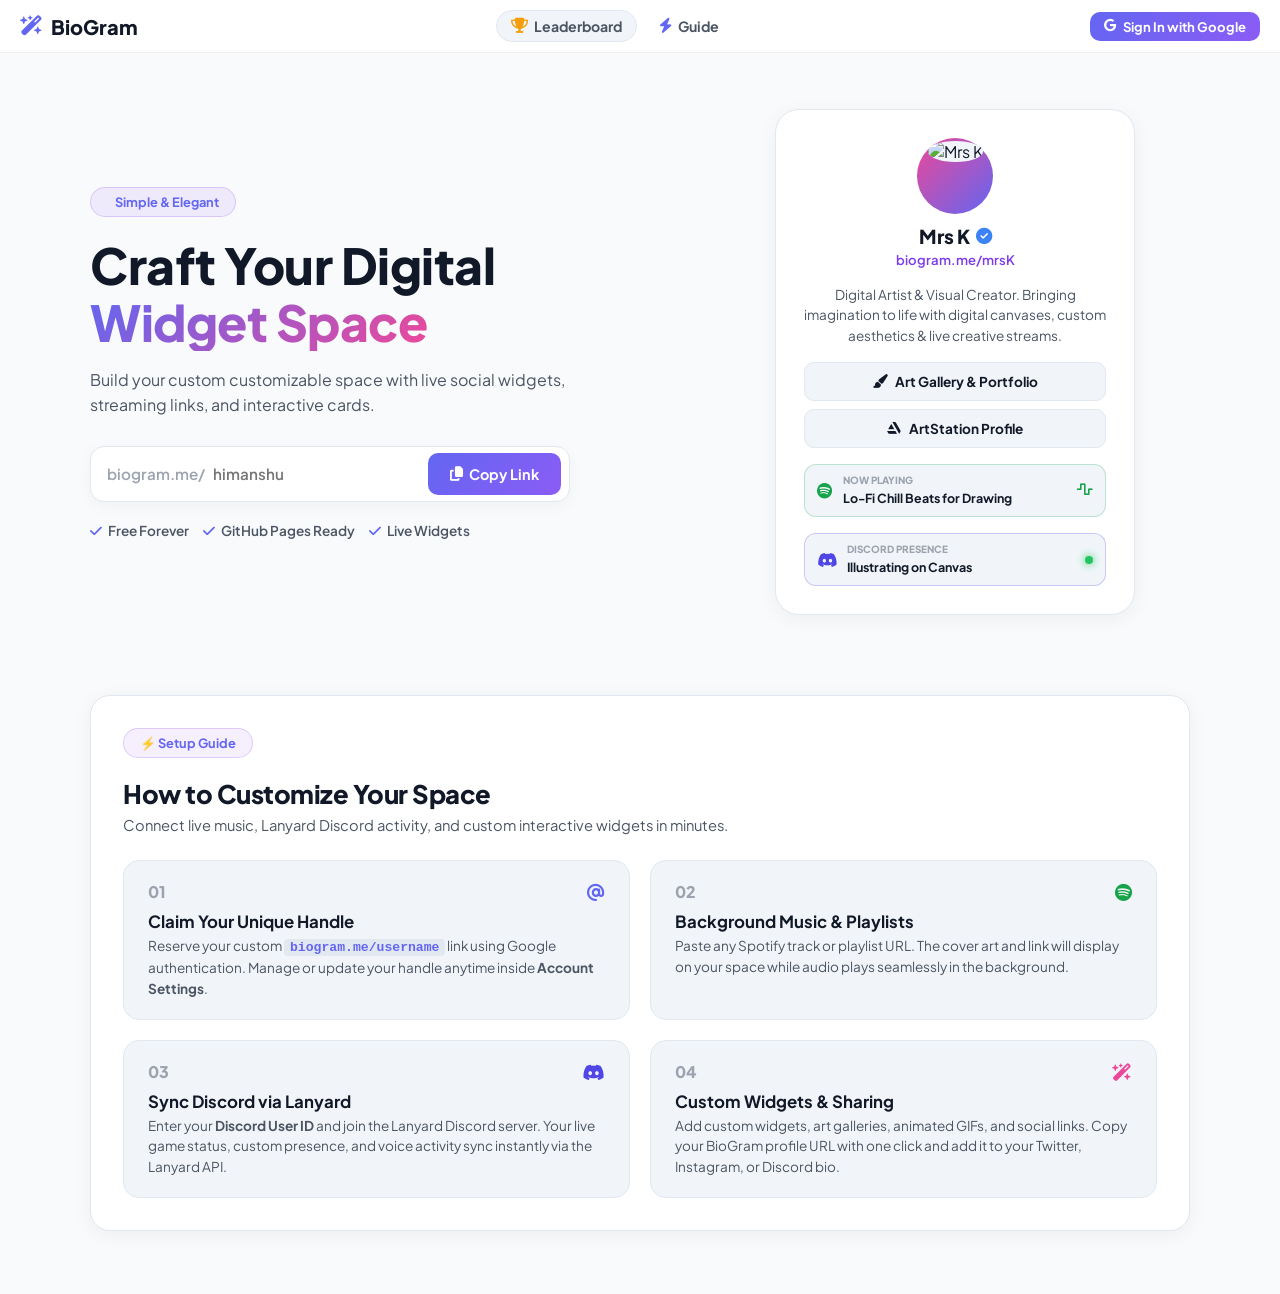
==== index.html @ c5400998 "Add files via upload" ====
<!DOCTYPE html>
<html lang="en">
<head>
  <meta charset="UTF-8">
  <meta name="viewport" content="width=device-width, initial-scale=1.0">
  <title>BioGram — Custom Widget Spaces</title>

  <!-- Google Fonts -->
  <link rel="preconnect" href="https://fonts.googleapis.com">
  <link rel="preconnect" href="https://fonts.gstatic.com" crossorigin>
  <link href="https://fonts.googleapis.com/css2?family=Plus+Jakarta+Sans:wght@400;500;600;700;800&display=swap" rel="stylesheet">

  <!-- Font Awesome -->
  <link rel="stylesheet" href="https://cdnjs.cloudflare.com/ajax/libs/font-awesome/6.5.1/css/all.min.css">

  <!-- Main Stylesheet -->
  <link rel="stylesheet" href="css/styles.css">
</head>
<body class="light-theme">

  <!-- TOAST NOTIFICATION -->
  <div id="toast" class="toast hidden"></div>

  <!-- GLOBAL ANNOUNCEMENT BANNER (populated by admin panel) -->
  <div id="global-announcement-banner" class="announcement-banner hidden"></div>

  <!-- NAVBAR -->
  <header class="navbar">
    <!-- LEFT: LOGO -->
    <a href="index.html" class="logo">
      <i class="fa-solid fa-wand-magic-sparkles logo-icon"></i>
      <span>BioGram</span>
    </a>

    <!-- CENTER: LEADERBOARD POPUP TRIGGER & GUIDE LINK -->
    <nav class="nav-center-menu">
      <button id="open-leaderboard-btn" class="nav-tab-link" type="button">
        <i class="fa-solid fa-trophy"></i>
        <span>Leaderboard</span>
      </button>
      <a href="#guide" class="nav-tab-link" style="background: transparent; border: none;">
        <i class="fa-solid fa-bolt" style="color: #6366f1;"></i>
        <span>Guide</span>
      </a>
    </nav>

    <!-- RIGHT: USER CONTROLS (LOGGED IN) -->
    <div id="user-menu-logged-in" class="nav-user-menu hidden">
      <img id="nav-avatar-img" src="" alt="Avatar" class="nav-avatar" referrerpolicy="no-referrer">

      <a href="admin.html" id="admin-nav-link" class="nav-btn admin-btn hidden">
        <i class="fa-solid fa-user-shield"></i> Admin Panel
      </a>

      <a href="profile.html" class="btn-claim-small"><i class="fa-solid fa-wand-magic-sparkles"></i> Customize Space</a>
      <button id="open-account-btn" class="nav-btn" type="button"><i class="fa-solid fa-gear"></i> Account</button>
    </div>

    <!-- RIGHT: LOGGED OUT VIEW -->
    <div id="user-menu-logged-out" class="nav-user-menu">
      <button id="sign-in-btn" class="btn-claim-small" type="button"><i class="fa-brands fa-google"></i> Sign In with Google</button>
    </div>
  </header>

  <!-- MAIN CONTAINER -->
  <main class="main-container">
    
    <!-- HERO SECTION -->
    <section class="hero-grid">
      <div class="hero-left">
        <div class="pill-badge">
          <i class="fa-solid fa-sparkles"></i> Simple & Elegant
        </div>

        <h1 class="hero-title">
          Craft Your Digital <br>
          <span class="gradient-text">Widget Space</span>
        </h1>

        <p class="hero-subtitle">
          Build your custom customizable space with live social widgets, streaming links, and interactive cards.
        </p>

        <!-- CLAIM USERNAME / COPY LINK BAR -->
        <div class="claim-box" id="hero-claim-container">
          <span class="prefix">biogram.me/</span>
          <input type="text" id="username-input" placeholder="himanshu">
          <button id="btn-claim-hero" class="btn-claim" type="button"><i class="fa-solid fa-copy"></i> Copy Link</button>
        </div>

        <!-- QUICK FEATURES TAGS -->
        <div class="quick-tags">
          <span><i class="fa-solid fa-check check-icon"></i> Free Forever</span>
          <span><i class="fa-solid fa-check check-icon"></i> GitHub Pages Ready</span>
          <span><i class="fa-solid fa-check check-icon"></i> Live Widgets</span>
        </div>
      </div>

      <!-- HERO RIGHT: SHOWCASE PREVIEW CARD -->
      <div class="hero-right">
        <div class="clean-card">
          <div class="card-profile-header">
            <div class="avatar-wrapper">
              <img src="https://api.dicebear.com/7.x/lorelei/svg?seed=MrsKArtist" alt="Mrs K" class="card-avatar">
            </div>
            <h3 class="profile-name">
              Mrs K <i class="fa-solid fa-circle-check verified-icon" title="Verified Artist"></i>
            </h3>
            <span class="profile-handle" style="color: #7c3aed; font-weight: 600;">biogram.me/mrsK</span>
          </div>

          <p class="card-bio">
            Digital Artist & Visual Creator. Bringing imagination to life with digital canvases, custom aesthetics & live creative streams.
          </p>

          <div class="card-links">
            <a href="#" class="link-button"><i class="fa-solid fa-paintbrush"></i> Art Gallery & Portfolio</a>
            <a href="#" class="link-button"><i class="fa-brands fa-artstation"></i> ArtStation Profile</a>
          </div>

          <div class="activity-widget spotify">
            <div class="act-icon"><i class="fa-brands fa-spotify"></i></div>
            <div class="act-text">
              <span class="act-label">NOW PLAYING</span>
              <strong class="act-title">Lo-Fi Chill Beats for Drawing</strong>
            </div>
            <i class="fa-solid fa-wave-square wave-icon"></i>
          </div>

          <div class="activity-widget discord">
            <div class="act-icon"><i class="fa-brands fa-discord"></i></div>
            <div class="act-text">
              <span class="act-label">DISCORD PRESENCE</span>
              <strong class="act-title">Illustrating on Canvas</strong>
            </div>
            <span class="pulse-dot"></span>
          </div>
        </div>
      </div>
    </section>

    <!-- SETUP GUIDE -->
    <section id="guide" class="guide-wrapper-card">
      <div class="section-header">
        <span class="pill-badge">⚡ Setup Guide</span>
        <h2 class="section-title">How to Customize Your Space</h2>
        <p class="section-subtitle">Connect live music, Lanyard Discord activity, and custom interactive widgets in minutes.</p>
      </div>

      <div class="guide-steps-list">
        <div class="guide-step-card">
          <div class="guide-card-top">
            <span class="step-num">01</span>
            <div class="guide-step-icon purple"><i class="fa-solid fa-at"></i></div>
          </div>
          <div class="guide-step-body">
            <h3>Claim Your Unique Handle</h3>
            <p>Reserve your custom <code>biogram.me/username</code> link using Google authentication. Manage or update your handle anytime inside <strong>Account Settings</strong>.</p>
          </div>
        </div>

        <div class="guide-step-card">
          <div class="guide-card-top">
            <span class="step-num">02</span>
            <div class="guide-step-icon green"><i class="fa-brands fa-spotify"></i></div>
          </div>
          <div class="guide-step-body">
            <h3>Background Music & Playlists</h3>
            <p>Paste any Spotify track or playlist URL. The cover art and link will display on your space while audio plays seamlessly in the background.</p>
          </div>
        </div>

        <div class="guide-step-card">
          <div class="guide-card-top">
            <span class="step-num">03</span>
            <div class="guide-step-icon blue"><i class="fa-brands fa-discord"></i></div>
          </div>
          <div class="guide-step-body">
            <h3>Sync Discord via Lanyard</h3>
            <p>Enter your <strong>Discord User ID</strong> and join the Lanyard Discord server. Your live game status, custom presence, and voice activity sync instantly via the Lanyard API.</p>
          </div>
        </div>

        <div class="guide-step-card">
          <div class="guide-card-top">
            <span class="step-num">04</span>
            <div class="guide-step-icon pink"><i class="fa-solid fa-wand-magic-sparkles"></i></div>
          </div>
          <div class="guide-step-body">
            <h3>Custom Widgets & Sharing</h3>
            <p>Add custom widgets, art galleries, animated GIFs, and social links. Copy your BioGram profile URL with one click and add it to your Twitter, Instagram, or Discord bio.</p>
          </div>
        </div>
      </div>
    </section>

  </main>

  <!-- LEADERBOARD POPUP MODAL -->
  <div id="leaderboard-modal" class="modal-overlay hidden">
    <div class="leaderboard-modal-card">
      <div class="leaderboard-modal-header">
        <div>
          <h3 style="margin:0; font-size: 1.2rem; color: #111827; display: flex; align-items: center; gap: 8px;">
            <i class="fa-solid fa-trophy" style="color: #f59e0b;"></i> Top Creator Spaces
          </h3>
          <p style="margin: 4px 0 0 0; font-size: 0.82rem; color: #6b7280;">Real-time leaderboard ranked by profile views.</p>
        </div>
        <button id="close-leaderboard-btn" class="close-btn" type="button">&times;</button>
      </div>

      <div class="leaderboard-modal-body">
        <div id="leaderboard-list" class="leaderboard-list">
          <!-- Dynamically populated by renderLeaderboard() in app.js -->
        </div>
      </div>
    </div>
  </div>

  <!-- ACCOUNT MANAGEMENT MODAL -->
  <div id="account-modal" class="modal-overlay hidden">
    <div class="modal-card">
      <div class="modal-header">
        <h3><i class="fa-solid fa-user-gear highlight"></i> Account Settings</h3>
        <button id="close-account-btn" class="close-btn" type="button">&times;</button>
      </div>

      <div class="modal-body">
        <div class="modal-tabs">
          <button class="tab-btn active" data-tab="tab-profile" type="button"><i class="fa-solid fa-user"></i> Profile</button>
          <button class="tab-btn" data-tab="tab-security" type="button"><i class="fa-solid fa-lock"></i> Security & Session</button>
        </div>

        <div id="tab-profile" class="tab-content active">
          <div class="form-group">
            <label for="modal-display-name">Display Name</label>
            <input type="text" id="modal-display-name" class="modal-input" value="">
          </div>
          <div class="form-group">
            <label for="modal-tagline">Tagline / Profession</label>
            <input type="text" id="modal-tagline" class="modal-input" value="">
          </div>
          <div class="form-group">
            <label for="modal-username-handle">Username Handle</label>
            <div class="input-with-prefix">
              <span>biogram.me/</span>
              <input type="text" id="modal-username-handle" class="modal-input" value="">
            </div>
            <button id="btn-check-avail" class="btn-claim full-width" type="button" style="margin-top: 8px;">Check Availability</button>
            <p id="availability-status" class="status-msg"></p>
          </div>
        </div>

        <div id="tab-security" class="tab-content">
          <div class="form-group">
            <label for="modal-user-email">Firebase Auth Email</label>
            <input type="text" id="modal-user-email" class="modal-input" readonly value="">
          </div>
          <div class="form-group" style="margin-top: 20px; border-top: 1px solid rgba(0,0,0,0.08); padding-top: 16px;">
            <label style="color: #dc2626;">Session Management</label>
            <button id="sign-out-btn" class="nav-btn danger-btn" type="button" style="width: 100%; justify-content: center; margin-top: 8px;">
              <i class="fa-solid fa-right-from-bracket"></i> Sign Out
            </button>
          </div>
        </div>
      </div>

      <div class="modal-footer">
        <button id="cancel-modal-btn" class="nav-btn outline" type="button">Cancel</button>
        <button id="save-modal-btn" class="btn-claim-small" type="button">Save Changes</button>
      </div>
    </div>
  </div>

  <!-- MODULE JAVASCRIPT -->
  <script type="module" src="js/app.js"></script>
</body>
</html>
---- css/styles.css ----
/* ==========================================================================
   1. VARIABLES & THEMING
   ========================================================================== */
:root { 
  --bg-page: #f8fafc; 
  --bg-card: #ffffff; 
  --bg-subtle: #f1f5f9; 
  --border-light: #e2e8f0; 
  --border-hover: #cbd5e1; 
  --primary-purple: #6366f1; 
  --primary-purple-gradient: linear-gradient(135deg, #6366f1 0%, #8b5cf6 100%);
  --primary-pink: #ec4899; 
  --primary-blue: #2563eb; 
  --spotify-green: #16a34a; 
  --discord-blue: #4f46e5; 
  --text-main: #111827; 
  --text-muted: #4b5563; 
  --text-dim: #9ca3af; 
  --card-shadow: 0 4px 20px rgba(0, 0, 0, 0.05); 
  --card-shadow-hover: 0 10px 25px rgba(0, 0, 0, 0.08); 
}

[data-theme="dark"], 
body.dark-theme { 
  --bg-page: #0b0f17; 
  --bg-card: #151c28; 
  --bg-subtle: #1e293b; 
  --border-light: #334155; 
  --border-hover: #475569; 
  --text-main: #f8fafc; 
  --text-muted: #94a3b8; 
  --text-dim: #64748b; 
  --card-shadow: 0 4px 20px rgba(0, 0, 0, 0.25); 
  --card-shadow-hover: 0 10px 25px rgba(0, 0, 0, 0.35); 
}

/* ==========================================================================
   2. RESET & BASE STYLES
   ========================================================================== */
* { 
  margin: 0; 
  padding: 0; 
  box-sizing: border-box; 
  font-family: 'Plus Jakarta Sans', sans-serif; 
}

html, body { 
  width: 100%;
  max-width: 100vw;
  overflow-x: hidden; 
  scroll-behavior: smooth; 
}

body { 
  background: var(--bg-page); 
  color: var(--text-main); 
  min-height: 100vh; 
  transition: background-color 0.3s, color 0.3s; 
}

.main-container { 
  width: 100%;
  max-width: 1140px; 
  margin: 0 auto; 
  padding: 0 1.25rem 4rem; 
}

.hidden { 
  display: none !important; 
}

/* Global Announcement Banner (set from Admin Panel) */
.announcement-banner {
  width: 100%;
  padding: 10px 16px;
  background: linear-gradient(135deg, #6366f1, #8b5cf6);
  color: #ffffff;
  font-weight: 700;
  font-size: 0.85rem;
  text-align: center;
}

/* Verified Badge Icon Class */
.verified-icon {
  color: #3b82f6;
  font-size: 0.85em;
}

/* ==========================================================================
   2.1 ADMIN BLUR & MODERATION STYLES
   ========================================================================== */
.blurred-text,
.blurred-profile,
.leaderboard-item.blurred-text {
  filter: blur(6px) !important;
  user-select: none !important;
  pointer-events: none !important;
  opacity: 0.6 !important;
}

.blurred-text img,
.blurred-profile img,
.leaderboard-item.blurred-text img,
.blurred-text .leaderboard-avatar {
  filter: blur(8px) !important;
  opacity: 0.4 !important;
}

.blurred-text .btn-visit-profile,
.blurred-profile .btn-visit-profile,
.leaderboard-item.blurred-text .btn-visit-profile {
  display: none !important;
}

/* ==========================================================================
   3. RESPONSIVE NAVIGATION
   ========================================================================== */
.navbar { 
  display: flex;
  align-items: center;
  justify-content: space-between;
  flex-wrap: wrap;
  padding: 10px 20px;
  gap: 12px;
  background: var(--bg-card); 
  border-bottom: 1px solid rgba(0, 0, 0, 0.06); 
  position: sticky; 
  top: 0; 
  z-index: 100; 
  width: 100%;
  max-width: 100vw;
  transition: background-color 0.3s, border-color 0.3s; 
}

.logo { 
  display: flex; 
  align-items: center; 
  gap: 8px; 
  font-size: 1.25rem; 
  font-weight: 800; 
  color: var(--text-main); 
  text-decoration: none; 
  white-space: nowrap;
}

.logo-icon { 
  color: #6366f1; 
}

.nav-center-menu {
  display: flex;
  align-items: center;
  justify-content: center;
  gap: 8px;
  flex-wrap: wrap;
}

.nav-tab-link {
  display: inline-flex;
  align-items: center;
  gap: 6px;
  padding: 6px 14px;
  border-radius: 20px;
  font-weight: 700;
  font-size: 0.88rem;
  text-decoration: none;
  color: var(--text-muted);
  background: var(--bg-subtle);
  border: 1px solid var(--border-light);
  transition: all 0.2s ease;
  white-space: nowrap;
  cursor: pointer;
}

.nav-tab-link:hover {
  color: #d97706;
  background: rgba(245, 158, 11, 0.12);
  border-color: rgba(245, 158, 11, 0.25);
}

.nav-tab-link i {
  color: #f59e0b;
  font-size: 0.95rem;
}

.nav-user-menu, 
.user-menu-wrapper { 
  display: flex; 
  align-items: center; 
  justify-content: flex-end;
  gap: 8px; 
  flex-wrap: wrap;
}

.nav-avatar,
.gmail-avatar { 
  width: 36px !important; 
  height: 36px !important; 
  min-width: 36px !important;
  min-height: 36px !important;
  border-radius: 50% !important; 
  border: 2px solid #6366f1; 
  object-fit: cover !important; 
  flex-shrink: 0 !important;
  display: block;
}

.nav-username { 
  font-size: 0.88rem; 
  font-weight: 700; 
  color: var(--text-main); 
  margin-right: 4px; 
}

.nav-btn { 
  display: inline-flex;
  align-items: center;
  gap: 6px;
  padding: 6px 12px;
  border-radius: 10px;
  font-weight: 600;
  font-size: 0.82rem;
  border: 1px solid var(--border-light);
  background: var(--bg-subtle);
  color: var(--text-main);
  cursor: pointer;
  text-decoration: none;
  transition: all 0.15s ease;
  white-space: nowrap;
}

.nav-btn:hover { 
  background: var(--border-hover); 
}

.nav-btn.outline { 
  color: var(--text-muted); 
}

.nav-btn.admin-btn,
.nav-btn.danger-btn {
  color: #dc2626;
  border-color: rgba(239, 68, 68, 0.25);
  background: rgba(239, 68, 68, 0.06);
}

.nav-btn.danger-btn:hover {
  background: rgba(239, 68, 68, 0.15);
}

.theme-switch-group { 
  display: flex; 
  background: var(--bg-subtle); 
  padding: 3px; 
  border-radius: 20px; 
  border: 1px solid var(--border-light); 
  gap: 2px; 
}

.theme-btn { 
  background: transparent; 
  border: none; 
  color: var(--text-muted); 
  padding: 4px 8px; 
  border-radius: 14px; 
  cursor: pointer; 
  font-size: 0.75rem; 
  transition: all 0.2s; 
}

.theme-btn.active { 
  background: var(--bg-card); 
  color: #6366f1; 
  box-shadow: 0 2px 6px rgba(0,0,0,0.1); 
}

/* ==========================================================================
   4. HERO SECTION & WIDGET CARDS
   ========================================================================== */
.toast { 
  position: fixed; 
  bottom: 20px; 
  right: 20px; 
  background: var(--text-main); 
  color: var(--bg-page); 
  padding: 12px 20px; 
  border-radius: 12px; 
  font-size: 0.88rem; 
  font-weight: 600; 
  z-index: 2000; 
  box-shadow: 0 10px 25px rgba(0,0,0,0.15); 
  animation: fadeIn 0.2s ease; 
}

@keyframes fadeIn { 
  from { opacity: 0; transform: translateY(10px); } 
  to { opacity: 1; transform: translateY(0); } 
}

.hero-grid { 
  display: grid; 
  grid-template-columns: 1.1fr 0.9fr; 
  gap: 3.5rem; 
  align-items: center; 
  padding: 3.5rem 0 3rem; 
  width: 100%;
}

.pill-badge { 
  display: inline-flex; 
  align-items: center; 
  gap: 8px; 
  background: rgba(124,58,237,0.08); 
  border: 1px solid rgba(124,58,237,0.2); 
  color: #6366f1; 
  font-size: 0.8rem; 
  font-weight: 700; 
  padding: 6px 16px; 
  border-radius: 30px; 
  margin-bottom: 1.2rem; 
}

.hero-title { 
  font-size: clamp(2rem, 5vw, 3.1rem); 
  font-weight: 800; 
  line-height: 1.15; 
  letter-spacing: -0.5px; 
  margin-bottom: 1rem; 
  color: var(--text-main) !important;
  opacity: 1 !important;
}

.gradient-text { 
  background: linear-gradient(135deg, #6366f1, #ec4899); 
  -webkit-background-clip: text; 
  -webkit-text-fill-color: transparent; 
  display: inline-block;
}

.hero-subtitle { 
  color: var(--text-muted); 
  font-size: 1rem; 
  line-height: 1.6; 
  margin-bottom: 1.75rem; 
  max-width: 480px; 
}

.claim-box { 
  display: flex; 
  align-items: center; 
  background: var(--bg-card); 
  border: 1px solid var(--border-light); 
  border-radius: 14px; 
  padding: 6px 8px 6px 16px; 
  width: 100%;
  max-width: 480px; 
  box-shadow: 0 4px 15px rgba(0,0,0,0.04); 
  transition: border-color 0.2s, box-shadow 0.2s; 
}

.claim-box:focus-within { 
  border-color: #6366f1; 
  box-shadow: 0 0 0 3px rgba(99, 102, 241, 0.15); 
}

.claim-box .prefix { 
  color: var(--text-dim); 
  font-size: 0.95rem; 
  font-weight: 600; 
  white-space: nowrap;
}

.claim-box input { 
  flex: 1; 
  background: transparent; 
  border: none; 
  outline: none; 
  color: var(--text-main); 
  font-size: 0.95rem; 
  padding: 8px; 
  font-weight: 600; 
  min-width: 0;
}

.btn-claim, 
.btn-claim-small { 
  background: var(--primary-purple-gradient); 
  color: #ffffff; 
  border: none; 
  font-weight: 700; 
  cursor: pointer; 
  text-decoration: none; 
  display: inline-flex; 
  align-items: center; 
  justify-content: center; 
  gap: 6px; 
  white-space: nowrap;
  transition: transform 0.2s, opacity 0.2s; 
}

.btn-claim { 
  padding: 12px 22px; 
  border-radius: 10px; 
  font-size: 0.9rem; 
}

.btn-claim:hover { 
  opacity: 0.92;
  transform: translateY(-1px); 
}

.btn-claim-small { 
  padding: 6px 14px; 
  border-radius: 10px; 
  font-size: 0.82rem; 
}

.btn-claim-small:hover {
  opacity: 0.92;
}

.quick-tags { 
  display: flex; 
  flex-wrap: wrap;
  gap: 14px; 
  margin-top: 1.25rem; 
  font-size: 0.85rem; 
  color: var(--text-muted); 
  font-weight: 600; 
}

.check-icon { 
  color: #6366f1; 
  margin-right: 4px; 
}

.hero-right { 
  display: flex; 
  justify-content: center; 
  width: 100%;
}

.clean-card,
.glass-widget-card { 
  background: var(--bg-card); 
  border: 1px solid var(--border-light); 
  border-radius: 24px; 
  padding: 1.75rem; 
  width: 100%; 
  max-width: 360px; 
  box-shadow: var(--card-shadow); 
  display: flex; 
  flex-direction: column; 
  gap: 1rem; 
  transition: box-shadow 0.3s, border-color 0.3s, transform 0.2s, background 0.3s, color 0.3s; 
}

.clean-card:hover,
.glass-widget-card:hover { 
  box-shadow: var(--card-shadow-hover); 
}

/* Specific theme preset overrides */
.glass-widget-card.preset-glass-standard {
  background: rgba(255, 255, 255, 0.92) !important;
  color: #0f172a !important;
  border: 1px solid rgba(255, 255, 255, 0.6) !important;
  box-shadow: 0 10px 30px rgba(0, 0, 0, 0.12) !important;
}

.glass-widget-card.preset-glass-standard h1,
.glass-widget-card.preset-glass-standard h2,
.glass-widget-card.preset-glass-standard h3,
.glass-widget-card.preset-glass-standard span,
.glass-widget-card.preset-glass-standard div,
.glass-widget-card.preset-glass-standard p {
  color: #0f172a !important;
}

.glass-widget-card.preset-glass-standard .sub-text-dim {
  color: #475569 !important;
}

.glass-widget-card.preset-glass-dark {
  background: rgba(15, 23, 42, 0.92) !important;
  color: #f8fafc !important;
  border: 1px solid rgba(255, 255, 255, 0.15) !important;
  box-shadow: 0 12px 32px rgba(0, 0, 0, 0.4) !important;
}

.glass-widget-card.preset-glass-dark h1,
.glass-widget-card.preset-glass-dark h2,
.glass-widget-card.preset-glass-dark h3,
.glass-widget-card.preset-glass-dark span,
.glass-widget-card.preset-glass-dark div,
.glass-widget-card.preset-glass-dark p {
  color: #f8fafc !important;
}

.glass-widget-card.preset-glass-dark .sub-text-dim {
  color: #94a3b8 !important;
}

.card-profile-header { 
  text-align: center; 
}

.avatar-wrapper { 
  width: 76px; 
  height: 76px; 
  margin: 0 auto 10px; 
  border-radius: 50%; 
  padding: 3px; 
  background: linear-gradient(135deg, var(--primary-pink), #6366f1); 
  position: relative; 
}

.card-avatar { 
  width: 100%; 
  height: 100%; 
  border-radius: 50%; 
  background: var(--bg-subtle); 
  object-fit: cover !important; 
}

.profile-name { 
  font-size: 1.2rem; 
  font-weight: 800; 
  color: var(--text-main); 
  display: flex; 
  align-items: center; 
  justify-content: center; 
  gap: 6px; 
}

.profile-handle { 
  font-size: 0.82rem; 
  color: #7c3aed; 
  font-weight: 600; 
}

.card-bio { 
  text-align: center; 
  font-size: 0.85rem; 
  color: var(--text-muted); 
  line-height: 1.5; 
}

.card-links { 
  display: flex; 
  flex-direction: column; 
  gap: 8px; 
}

.link-button { 
  display: flex; 
  align-items: center; 
  justify-content: center; 
  gap: 8px; 
  background: var(--bg-subtle); 
  border: 1px solid var(--border-light); 
  color: var(--text-main); 
  text-decoration: none; 
  padding: 10px; 
  border-radius: 10px; 
  font-size: 0.85rem; 
  font-weight: 700; 
  transition: all 0.2s; 
}

.link-button:hover { 
  background: var(--bg-card); 
  border-color: #6366f1; 
  color: #6366f1; 
  transform: translateY(-1px); 
}

.activity-widget { 
  background: var(--bg-subtle); 
  border: 1px solid var(--border-light); 
  border-radius: 12px; 
  padding: 9px 12px; 
  display: flex; 
  align-items: center; 
  gap: 10px; 
}

.activity-widget.spotify { border-color: rgba(22,163,74,0.25); }
.activity-widget.spotify .act-icon { color: var(--spotify-green); }
.activity-widget.discord { border-color: rgba(79,70,229,0.25); }
.activity-widget.discord .act-icon { color: var(--discord-blue); }

.act-text { 
  flex: 1; 
  overflow: hidden; 
}

.act-label { 
  display: block; 
  font-size: 0.62rem; 
  font-weight: 800; 
  color: var(--text-dim); 
  text-transform: uppercase; 
}

.act-title { 
  font-size: 0.78rem; 
  color: var(--text-main); 
  font-weight: 700; 
  white-space: nowrap; 
  overflow: hidden; 
  text-overflow: ellipsis; 
}

.wave-icon { 
  color: var(--spotify-green); 
  font-size: 0.8rem; 
}

.pulse-dot { 
  width: 8px; 
  height: 8px; 
  background: #22c55e; 
  border-radius: 50%; 
  box-shadow: 0 0 8px #22c55e; 
}

/* ==========================================================================
   5. GUIDE SECTION
   ========================================================================== */
.guide-section, 
.guide-wrapper-card { 
  background: var(--bg-card); 
  border-radius: 20px; 
  padding: 2rem; 
  margin-top: 2rem; 
  box-shadow: var(--card-shadow); 
  border: 1px solid var(--border-light); 
}

.section-header, 
.guide-header { 
  margin-bottom: 1.5rem; 
  text-align: left; 
}

.section-title, 
.guide-header h2 { 
  font-size: 1.6rem; 
  font-weight: 800; 
  color: var(--text-main); 
  margin-bottom: 0.3rem; 
  letter-spacing: -0.5px; 
}

.section-subtitle, 
.guide-header p { 
  color: var(--text-muted); 
  font-size: 0.92rem; 
  line-height: 1.45; 
}

.guide-steps-grid, 
.guide-steps-list { 
  display: grid; 
  grid-template-columns: repeat(2, 1fr); 
  gap: 1.25rem; 
}

.guide-card, 
.guide-step-card { 
  background: var(--bg-subtle); 
  border: 1px solid var(--border-light); 
  border-radius: 16px; 
  padding: 1.25rem 1.5rem; 
  display: flex; 
  flex-direction: column; 
  gap: 0.5rem; 
  transition: transform 0.2s, border-color 0.2s, box-shadow 0.2s; 
}

.guide-card:hover, 
.guide-step-card:hover { 
  border-color: var(--border-hover); 
  transform: translateY(-2px); 
  box-shadow: 0 6px 16px rgba(0,0,0,0.04); 
}

.guide-card-top { 
  display: flex; 
  justify-content: space-between; 
  align-items: center; 
  width: 100%; 
}

.step-badge, 
.step-num { 
  font-size: 1rem; 
  font-weight: 800; 
  color: var(--text-dim); 
  line-height: 1; 
}

.guide-icon, 
.guide-step-icon { 
  font-size: 1.1rem; 
  color: var(--text-main); 
}

.guide-step-icon.purple { color: #6366f1; }
.guide-step-icon.green { color: var(--spotify-green); }
.guide-step-icon.blue { color: var(--discord-blue); }
.guide-step-icon.pink { color: var(--primary-pink); }

.guide-card h3, 
.guide-step-body h3 { 
  font-size: 1.05rem; 
  font-weight: 700; 
  color: var(--text-main); 
  margin-bottom: 0.25rem; 
}

.guide-card p, 
.guide-step-body p { 
  font-size: 0.85rem; 
  color: var(--text-muted); 
  line-height: 1.5; 
  margin: 0; 
}

.guide-card code, 
.guide-step-body code { 
  background: var(--border-light); 
  padding: 1px 6px; 
  border-radius: 4px; 
  font-family: monospace; 
  color: #6366f1; 
  font-weight: 700; 
  font-size: 0.82rem; 
}

/* ==========================================================================
   6. MODAL OVERLAYS & TOP 100 LEADERBOARD WIDGET
   ========================================================================== */
.modal-overlay { 
  position: fixed !important; 
  inset: 0 !important; 
  width: 100vw;
  height: 100vh;
  background: rgba(0, 0, 0, 0.65) !important; 
  backdrop-filter: blur(8px);
  display: flex; 
  align-items: center; 
  justify-content: center; 
  z-index: 1000; 
  padding: 1rem; 
}

.modal-overlay.hidden {
  display: none !important;
}

.modal-card,
.leaderboard-modal-card { 
  background: var(--bg-card) !important; 
  border: 1px solid var(--border-light) !important; 
  border-radius: 20px; 
  width: 100%; 
  max-width: 540px !important;
  max-height: 85vh;
  display: flex;
  flex-direction: column;
  box-shadow: var(--card-shadow-hover); 
  overflow: hidden; 
  transition: background-color 0.3s ease, border-color 0.3s ease;
}

.leaderboard-modal-header,
.modal-header { 
  padding: 16px 20px;
  background: var(--bg-subtle);
  border-bottom: 1px solid var(--border-light);
  display: flex;
  align-items: center;
  justify-content: space-between;
  flex-shrink: 0;
}

.leaderboard-modal-header h3,
.modal-header h3 { 
  font-size: 1.05rem; 
  font-weight: 800; 
  color: var(--text-main) !important; 
  display: flex;
  align-items: center;
  gap: 8px;
}

.close-btn { 
  background: var(--border-light); 
  border: none; 
  color: var(--text-muted); 
  width: 32px;
  height: 32px;
  border-radius: 50%;
  font-size: 1.1rem; 
  display: flex;
  align-items: center;
  justify-content: center;
  cursor: pointer; 
  transition: all 0.2s ease; 
}

.close-btn:hover { 
  background: var(--border-hover);
  color: var(--text-main); 
}

.leaderboard-modal-body,
.modal-body { 
  padding: 16px;
  overflow-y: auto;
  overflow-x: hidden;
}

.modal-tabs { 
  display: flex; 
  gap: 6px; 
  margin-bottom: 0.75rem; 
  border-bottom: 1px solid var(--border-light); 
  padding-bottom: 6px; 
  overflow-x: auto;
}

.tab-btn { 
  background: none; 
  border: none; 
  color: var(--text-muted); 
  font-size: 0.8rem; 
  font-weight: 600; 
  padding: 6px 12px; 
  border-radius: 8px; 
  cursor: pointer; 
  display: flex; 
  align-items: center; 
  gap: 6px; 
  white-space: nowrap;
}

.tab-btn.active { 
  background: rgba(99, 102, 241, 0.12); 
  color: var(--primary-purple); 
}

.tab-content { 
  display: none; 
}

.tab-content.active { 
  display: block; 
}

.leaderboard-list,
#leaderboard-list { 
  display: flex; 
  flex-direction: column; 
  gap: 10px; 
}

.leaderboard-item,
.leaderboard-card { 
  display: flex; 
  justify-content: space-between; 
  align-items: center; 
  padding: 10px 14px; 
  background: var(--bg-subtle) !important; 
  border: 1px solid var(--border-light) !important;
  border-radius: 14px; 
  gap: 10px; 
  transition: all 0.2s ease; 
}

.leaderboard-item:hover,
.leaderboard-card:hover { 
  border-color: var(--primary-purple) !important; 
  transform: translateX(2px); 
}

.leaderboard-user-info,
.rank-details-wrapper { 
  display: flex; 
  align-items: center; 
  gap: 10px; 
  min-width: 0;
  flex: 1;
}

.leaderboard-avatar,
.rank-avatar { 
  display: block !important;
  width: 38px;
  height: 38px;
  border-radius: 50%;
  object-fit: cover !important;
  flex-shrink: 0;
  border: 2px solid var(--border-light);
}

.rank-badge,
.rank-number { 
  font-weight: 800;
  font-size: 0.8rem;
  width: 28px;
  height: 28px;
  min-width: 28px;
  display: flex;
  align-items: center;
  justify-content: center;
  border-radius: 50%;
  background: var(--border-light);
  color: var(--text-muted);
  flex-shrink: 0;
}

.leaderboard-item:nth-child(1) .rank-badge,
.leaderboard-item.top-1 .rank-badge {
  background: linear-gradient(135deg, #f59e0b, #d97706);
  color: #ffffff;
  box-shadow: 0 0 10px rgba(245, 158, 11, 0.4);
}

.leaderboard-item:nth-child(2) .rank-badge,
.leaderboard-item.top-2 .rank-badge {
  background: linear-gradient(135deg, #9ca3af, #6b7280);
  color: #ffffff;
}

.leaderboard-item:nth-child(3) .rank-badge,
.leaderboard-item.top-3 .rank-badge {
  background: linear-gradient(135deg, #b45309, #78350f);
  color: #ffffff;
}

.leaderboard-details,
.rank-details {
  display: flex !important;
  flex-direction: column;
  min-width: 0;
  overflow: hidden;
}

.user-name,
.leaderboard-name {
  font-size: 0.88rem;
  font-weight: 700;
  color: var(--text-main) !important;
  white-space: nowrap;
  overflow: hidden;
  text-overflow: ellipsis;
}

.user-handle,
.leaderboard-handle {
  font-size: 0.75rem;
  font-weight: 600;
  color: var(--text-muted) !important;
  white-space: nowrap;
  overflow: hidden;
  text-overflow: ellipsis;
}

.leaderboard-actions {
  display: flex;
  align-items: center;
  gap: 8px;
  flex-shrink: 0;
}

.rank-views,
.leaderboard-views { 
  display: flex; 
  align-items: center; 
  gap: 4px; 
  font-size: 0.78rem; 
  font-weight: 700; 
  color: var(--text-main) !important; 
  white-space: nowrap; 
  flex-shrink: 0;
  background: var(--bg-card);
  padding: 4px 8px;
  border-radius: 8px;
  border: 1px solid var(--border-light);
}

.btn-visit-profile { 
  display: inline-flex !important;
  align-items: center;
  gap: 4px;
  background: var(--primary-purple-gradient) !important;
  color: #ffffff !important;
  font-size: 0.75rem;
  font-weight: 700;
  padding: 5px 10px;
  border-radius: 8px;
  text-decoration: none;
  transition: all 0.2s ease;
  border: none;
  white-space: nowrap;
}

.you-badge,
.self-badge {
  display: inline-flex;
  align-items: center;
  gap: 4px;
  background: rgba(16, 185, 129, 0.15);
  color: #10b981;
  border: 1px solid rgba(16, 185, 129, 0.3);
  font-size: 0.72rem;
  font-weight: 700;
  padding: 4px 8px;
  border-radius: 8px;
}

.form-group { 
  margin-bottom: 1rem; 
}

.form-group label { 
  display: block; 
  font-size: 0.78rem; 
  font-weight: 600; 
  color: var(--text-muted); 
  margin-bottom: 6px; 
}

.modal-input { 
  width: 100%; 
  background: var(--bg-subtle); 
  border: 1px solid var(--border-light); 
  border-radius: 10px; 
  padding: 9px 12px; 
  color: var(--text-main); 
  font-size: 0.88rem; 
  outline: none; 
  transition: border-color 0.2s, background 0.2s; 
}

.modal-input:focus { 
  border-color: #6366f1; 
  background: var(--bg-card); 
}

.modal-footer { 
  display: flex; 
  justify-content: flex-end; 
  gap: 10px; 
  padding: 1rem 1.5rem; 
  background: var(--bg-subtle); 
  border-top: 1px solid var(--border-light); 
  flex-shrink: 0;
}

.status-msg { 
  font-size: 0.78rem; 
  font-weight: 600; 
  margin-top: 8px; 
  text-align: center; 
}

/* ==========================================================================
   7. COMPREHENSIVE MEDIA QUERIES (MOBILE FIXES)
   ========================================================================== */
@media (max-width: 900px) {
  .hero-grid { 
    grid-template-columns: 1fr; 
    gap: 2.5rem; 
    padding: 2.5rem 0;
  }

  .hero-left { 
    text-align: center; 
  }

  .hero-subtitle {
    margin-left: auto;
    margin-right: auto;
  }

  .claim-box { 
    margin-left: auto; 
    margin-right: auto; 
  }

  .quick-tags { 
    justify-content: center; 
  }
}

@media (max-width: 768px) {
  .navbar {
    padding: 10px 12px;
    gap: 8px;
  }

  .nav-center-menu {
    width: 100%;
    order: 3;
    justify-content: center;
    margin-top: 4px;
  }

  .nav-user-menu,
  .user-menu-wrapper {
    gap: 6px;
  }

  .nav-btn {
    padding: 5px 10px;
    font-size: 0.78rem;
  }

  .main-container {
    padding: 0 1rem 3rem;
  }

  .guide-steps-grid, 
  .guide-steps-list { 
    grid-template-columns: 1fr; 
  }

  .guide-wrapper-card,
  .guide-section {
    padding: 1.25rem;
  }
}

@media (max-width: 576px) {
  .logo {
    font-size: 1.1rem;
  }

  .nav-avatar {
    width: 32px !important;
    height: 32px !important;
    min-width: 32px !important;
    min-height: 32px !important;
  }

  .nav-btn {
    font-size: 0.75rem;
    padding: 5px 8px;
  }

  .nav-tab-link {
    font-size: 0.8rem;
    padding: 5px 10px;
  }

  .claim-box {
    flex-direction: column;
    padding: 10px;
    gap: 10px;
    align-items: stretch;
  }

  .claim-box .prefix,
  .claim-box input {
    text-align: center;
  }

  .btn-claim {
    width: 100%;
    justify-content: center;
  }

  .clean-card {
    max-width: 100%;
    padding: 1.25rem;
  }

  .modal-overlay {
    padding: 0.5rem;
  }

  .modal-card,
  .leaderboard-modal-card {
    max-width: 100% !important;
    border-radius: 14px;
  }

  .leaderboard-item,
  .leaderboard-card {
    padding: 8px;
  }

  .btn-visit-profile {
    padding: 4px 8px;
    font-size: 0.7rem;
  }
}
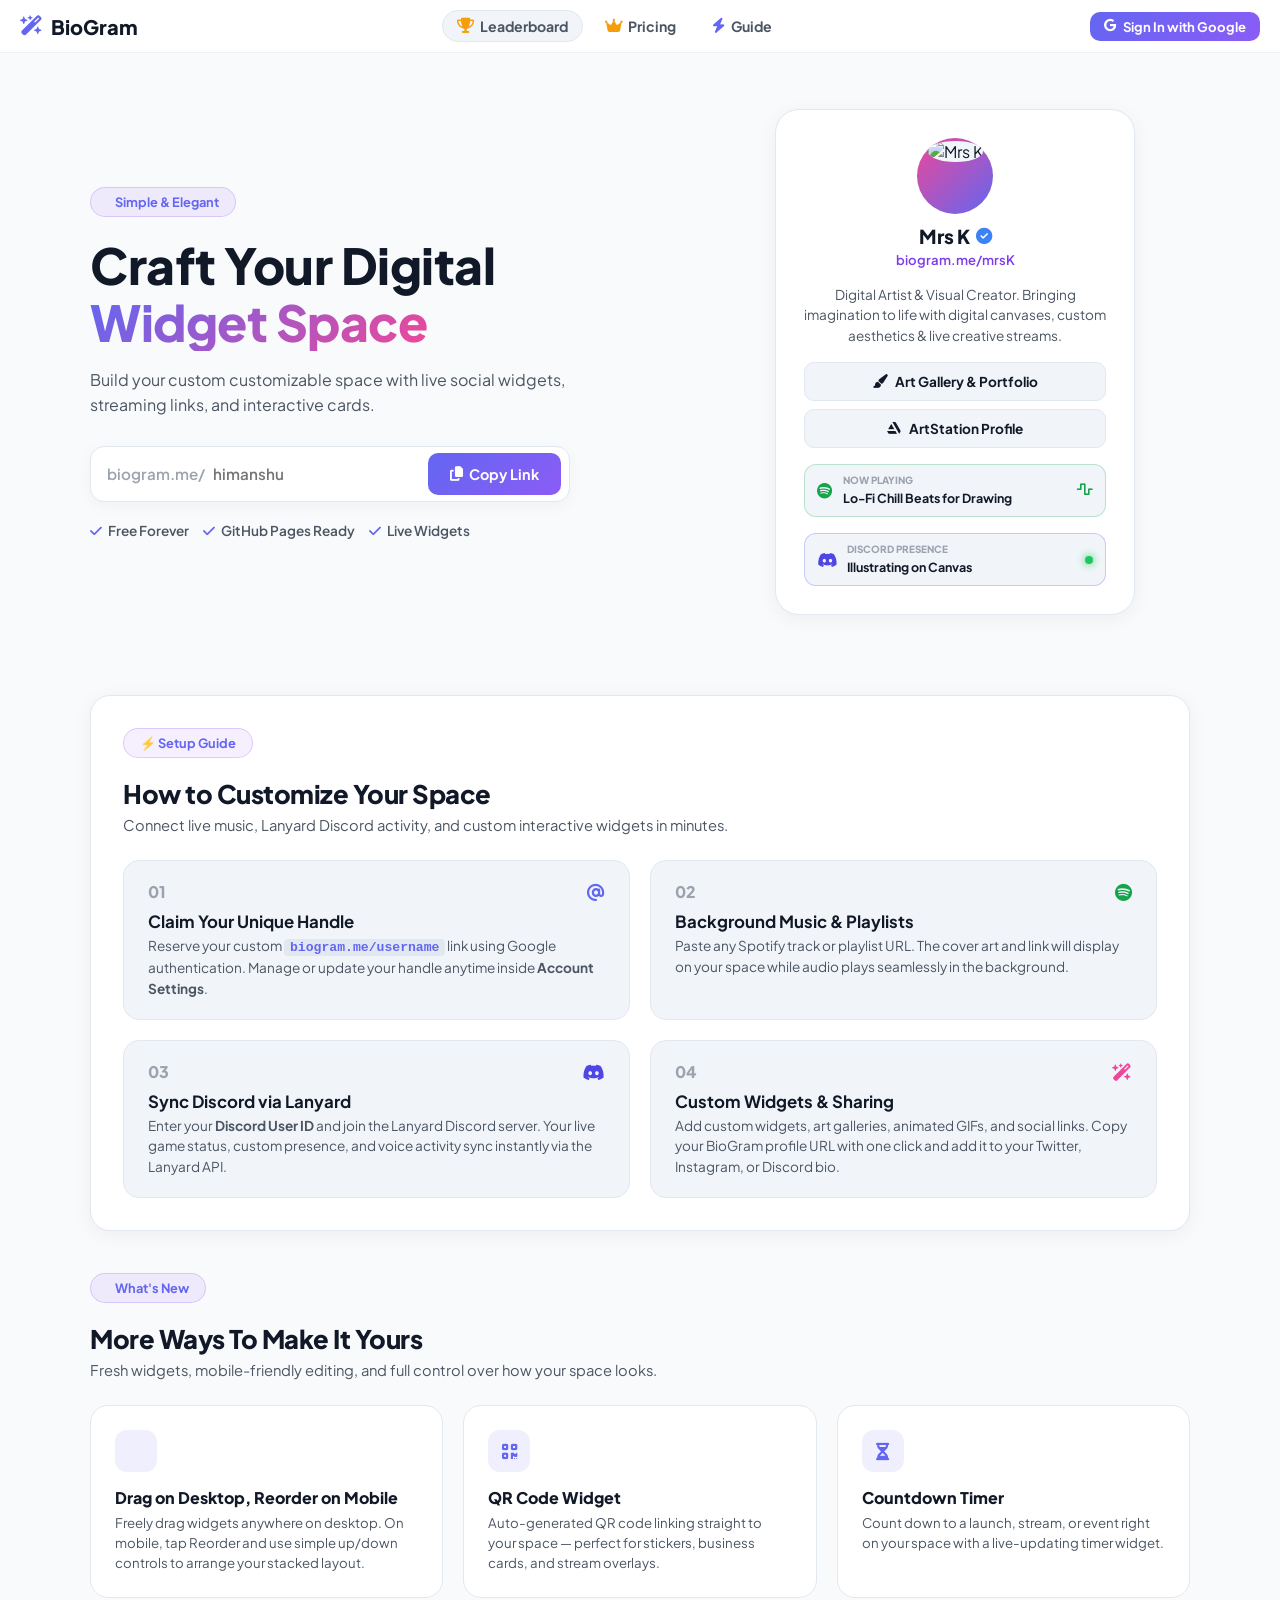
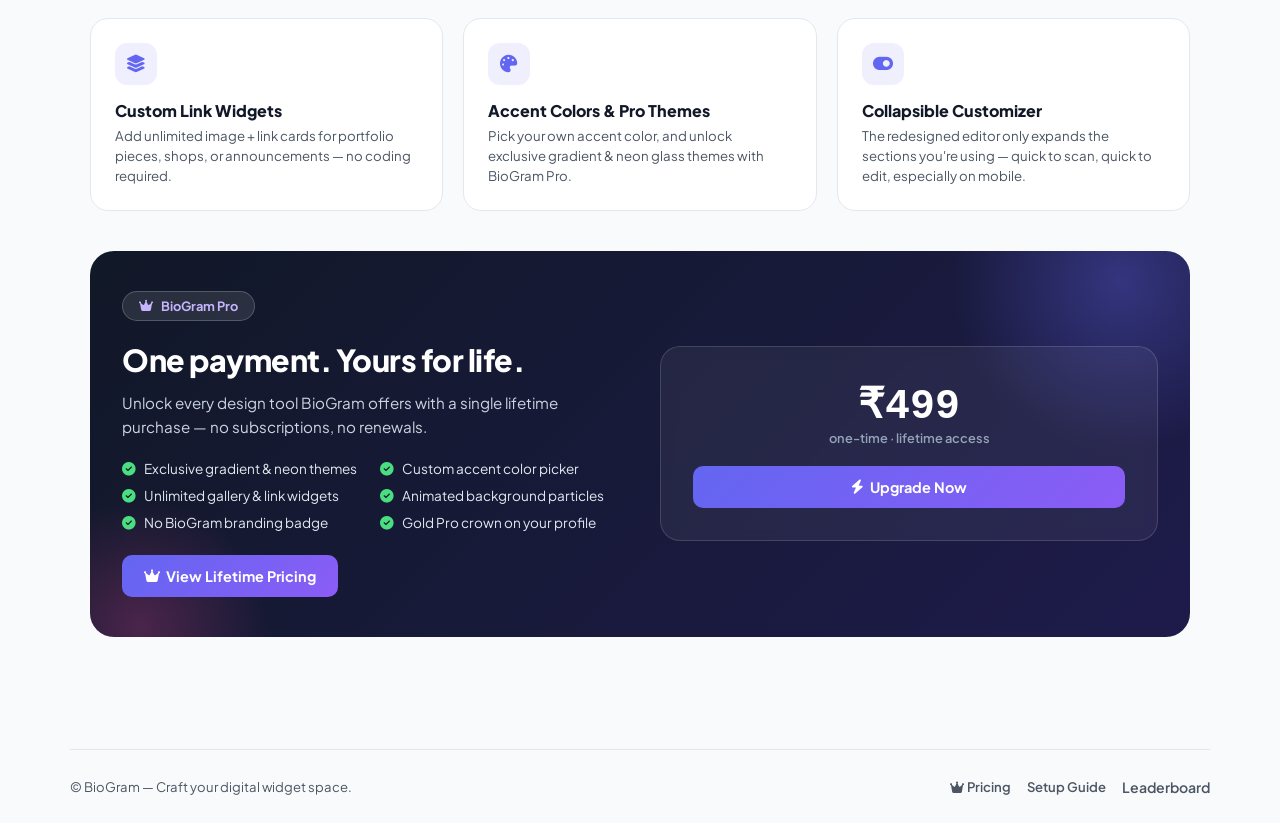
==== commit 361a7d02: "Add files via upload updated membership version" ====
--- a/index.html
+++ b/index.html
@@ -38,6 +38,10 @@
         <i class="fa-solid fa-trophy"></i>
         <span>Leaderboard</span>
       </button>
+      <a href="#pricing" class="nav-tab-link" style="background: transparent; border: none;">
+        <i class="fa-solid fa-crown" style="color: #f59e0b;"></i>
+        <span>Pricing</span>
+      </a>
       <a href="#guide" class="nav-tab-link" style="background: transparent; border: none;">
         <i class="fa-solid fa-bolt" style="color: #6366f1;"></i>
         <span>Guide</span>
@@ -194,7 +198,87 @@
       </div>
     </section>
 
+    <!-- NEW FEATURES GRID -->
+    <section class="features-grid-section">
+      <div class="section-header">
+        <span class="pill-badge"><i class="fa-solid fa-sparkles"></i> What's New</span>
+        <h2 class="section-title">More Ways To Make It Yours</h2>
+        <p class="section-subtitle">Fresh widgets, mobile-friendly editing, and full control over how your space looks.</p>
+      </div>
+
+      <div class="features-grid">
+        <div class="feature-tile">
+          <div class="feature-icon"><i class="fa-solid fa-arrow-up-down"></i></div>
+          <h4>Drag on Desktop, Reorder on Mobile</h4>
+          <p>Freely drag widgets anywhere on desktop. On mobile, tap Reorder and use simple up/down controls to arrange your stacked layout.</p>
+        </div>
+        <div class="feature-tile">
+          <div class="feature-icon"><i class="fa-solid fa-qrcode"></i></div>
+          <h4>QR Code Widget</h4>
+          <p>Auto-generated QR code linking straight to your space — perfect for stickers, business cards, and stream overlays.</p>
+        </div>
+        <div class="feature-tile">
+          <div class="feature-icon"><i class="fa-solid fa-hourglass-half"></i></div>
+          <h4>Countdown Timer</h4>
+          <p>Count down to a launch, stream, or event right on your space with a live-updating timer widget.</p>
+        </div>
+        <div class="feature-tile">
+          <div class="feature-icon"><i class="fa-solid fa-layer-group"></i></div>
+          <h4>Custom Link Widgets</h4>
+          <p>Add unlimited image + link cards for portfolio pieces, shops, or announcements — no coding required.</p>
+        </div>
+        <div class="feature-tile">
+          <div class="feature-icon"><i class="fa-solid fa-palette"></i></div>
+          <h4>Accent Colors & Pro Themes</h4>
+          <p>Pick your own accent color, and unlock exclusive gradient & neon glass themes with BioGram Pro.</p>
+        </div>
+        <div class="feature-tile">
+          <div class="feature-icon"><i class="fa-solid fa-toggle-on"></i></div>
+          <h4>Collapsible Customizer</h4>
+          <p>The redesigned editor only expands the sections you're using — quick to scan, quick to edit, especially on mobile.</p>
+        </div>
+      </div>
+    </section>
+
+    <!-- PRICING / MEMBERSHIP -->
+    <section id="pricing" class="pricing-section">
+      <div class="pricing-inner">
+        <div class="pricing-copy">
+          <span class="pill-badge"><i class="fa-solid fa-crown"></i> BioGram Pro</span>
+          <h2>One payment. Yours for life.</h2>
+          <p>Unlock every design tool BioGram offers with a single lifetime purchase — no subscriptions, no renewals.</p>
+          <div class="pricing-feature-grid">
+            <span><i class="fa-solid fa-circle-check"></i> Exclusive gradient & neon themes</span>
+            <span><i class="fa-solid fa-circle-check"></i> Custom accent color picker</span>
+            <span><i class="fa-solid fa-circle-check"></i> Unlimited gallery & link widgets</span>
+            <span><i class="fa-solid fa-circle-check"></i> Animated background particles</span>
+            <span><i class="fa-solid fa-circle-check"></i> No BioGram branding badge</span>
+            <span><i class="fa-solid fa-circle-check"></i> Gold Pro crown on your profile</span>
+          </div>
+          <button type="button" class="btn-claim" data-open-membership>
+            <i class="fa-solid fa-crown"></i> View Lifetime Pricing
+          </button>
+        </div>
+        <div class="pricing-card">
+          <div class="price-tag" id="landing-price-tag">₹499</div>
+          <div class="price-caption">one-time · lifetime access</div>
+          <button type="button" class="btn-claim full-width" data-open-membership style="width:100%;">
+            <i class="fa-solid fa-bolt"></i> Upgrade Now
+          </button>
+        </div>
+      </div>
+    </section>
+
   </main>
+
+  <footer class="site-footer main-container">
+    <span>&copy; <span id="footer-year"></span> BioGram — Craft your digital widget space.</span>
+    <div class="footer-links">
+      <a href="#pricing"><i class="fa-solid fa-crown"></i> Pricing</a>
+      <a href="#guide">Setup Guide</a>
+      <button id="open-leaderboard-btn-footer" class="nav-tab-link" type="button" style="background:none;border:none;padding:0;color:var(--text-muted);font-weight:600;cursor:pointer;">Leaderboard</button>
+    </div>
+  </footer>
 
   <!-- LEADERBOARD POPUP MODAL -->
   <div id="leaderboard-modal" class="modal-overlay hidden">
@@ -274,5 +358,21 @@
 
   <!-- MODULE JAVASCRIPT -->
   <script type="module" src="js/app.js"></script>
+  <script type="module">
+    import { bindMembershipTriggers, getSystemConfig } from "./js/membership.js";
+    document.addEventListener("DOMContentLoaded", async () => {
+      bindMembershipTriggers("[data-open-membership]");
+      document.getElementById("open-leaderboard-btn-footer")?.addEventListener("click", () => {
+        document.getElementById("open-leaderboard-btn")?.click();
+      });
+      const yearEl = document.getElementById("footer-year");
+      if (yearEl) yearEl.textContent = new Date().getFullYear();
+      const priceTag = document.getElementById("landing-price-tag");
+      if (priceTag) {
+        const cfg = await getSystemConfig();
+        priceTag.textContent = `₹${(Number(cfg.membershipPriceINR) || 499).toLocaleString('en-IN')}`;
+      }
+    });
+  </script>
 </body>
 </html>
--- a/css/styles.css
+++ b/css/styles.css
@@ -1198,4 +1198,515 @@
     padding: 4px 8px;
     font-size: 0.7rem;
   }
-}+}
+/* ==========================================================================
+   8. PREMIUM / MEMBERSHIP UI (Landing Pricing + Badges)
+   ========================================================================== */
+.premium-crown-badge {
+  color: #f59e0b;
+  margin-left: 3px;
+}
+
+.pricing-section {
+  margin-top: 2.5rem;
+  padding: 2.5rem 2rem;
+  border-radius: 24px;
+  background: linear-gradient(135deg, #111827 0%, #1e1b4b 100%);
+  color: #fff;
+  position: relative;
+  overflow: hidden;
+}
+
+.pricing-section::before {
+  content: '';
+  position: absolute;
+  width: 340px;
+  height: 340px;
+  border-radius: 50%;
+  background: radial-gradient(circle, rgba(99,102,241,0.35), transparent 70%);
+  top: -140px;
+  right: -100px;
+  pointer-events: none;
+}
+
+.pricing-section::after {
+  content: '';
+  position: absolute;
+  width: 260px;
+  height: 260px;
+  border-radius: 50%;
+  background: radial-gradient(circle, rgba(236,72,153,0.25), transparent 70%);
+  bottom: -120px;
+  left: -80px;
+  pointer-events: none;
+}
+
+.pricing-inner {
+  position: relative;
+  z-index: 1;
+  display: grid;
+  grid-template-columns: 1fr 1fr;
+  gap: 2.5rem;
+  align-items: center;
+}
+
+.pricing-copy .pill-badge {
+  background: rgba(255,255,255,0.1);
+  border-color: rgba(255,255,255,0.2);
+  color: #c4b5fd;
+}
+
+.pricing-copy h2 {
+  font-size: 1.9rem;
+  font-weight: 800;
+  margin-bottom: 0.75rem;
+  letter-spacing: -0.5px;
+}
+
+.pricing-copy p {
+  color: #cbd5e1;
+  font-size: 0.95rem;
+  line-height: 1.6;
+  margin-bottom: 1.25rem;
+  max-width: 440px;
+}
+
+.pricing-feature-grid {
+  display: grid;
+  grid-template-columns: 1fr 1fr;
+  gap: 10px 18px;
+  margin-bottom: 1.5rem;
+}
+
+.pricing-feature-grid span {
+  font-size: 0.85rem;
+  color: #e2e8f0;
+  display: flex;
+  align-items: flex-start;
+  gap: 8px;
+}
+
+.pricing-feature-grid i {
+  color: #4ade80;
+  margin-top: 3px;
+  flex-shrink: 0;
+}
+
+.pricing-card {
+  background: rgba(255,255,255,0.06);
+  border: 1px solid rgba(255,255,255,0.14);
+  border-radius: 20px;
+  padding: 2rem;
+  text-align: center;
+  backdrop-filter: blur(6px);
+}
+
+.pricing-card .price-tag {
+  font-family: 'JetBrains Mono', monospace;
+  font-size: 2.6rem;
+  font-weight: 800;
+  color: #fff;
+}
+
+.pricing-card .price-caption {
+  color: #94a3b8;
+  font-size: 0.8rem;
+  font-weight: 600;
+  margin-bottom: 1.25rem;
+}
+
+/* ==========================================================================
+   9. NEW LANDING FEATURES GRID
+   ========================================================================== */
+.features-grid-section {
+  margin-top: 2.5rem;
+}
+
+.features-grid {
+  display: grid;
+  grid-template-columns: repeat(3, 1fr);
+  gap: 1.25rem;
+}
+
+.feature-tile {
+  background: var(--bg-card);
+  border: 1px solid var(--border-light);
+  border-radius: 18px;
+  padding: 1.5rem;
+  transition: transform 0.2s, box-shadow 0.2s, border-color 0.2s;
+}
+
+.feature-tile:hover {
+  transform: translateY(-3px);
+  box-shadow: var(--card-shadow-hover);
+  border-color: var(--border-hover);
+}
+
+.feature-tile .feature-icon {
+  width: 42px;
+  height: 42px;
+  border-radius: 12px;
+  display: flex;
+  align-items: center;
+  justify-content: center;
+  font-size: 1.1rem;
+  margin-bottom: 0.9rem;
+  background: rgba(99,102,241,0.1);
+  color: #6366f1;
+}
+
+.feature-tile h4 {
+  font-size: 1rem;
+  font-weight: 800;
+  margin-bottom: 0.35rem;
+  color: var(--text-main);
+}
+
+.feature-tile p {
+  font-size: 0.83rem;
+  color: var(--text-muted);
+  line-height: 1.5;
+  margin: 0;
+}
+
+/* ==========================================================================
+   10. SITE FOOTER
+   ========================================================================== */
+.site-footer {
+  margin-top: 3rem;
+  padding: 1.75rem 0;
+  border-top: 1px solid var(--border-light);
+  display: flex;
+  align-items: center;
+  justify-content: space-between;
+  flex-wrap: wrap;
+  gap: 12px;
+  color: var(--text-muted);
+  font-size: 0.82rem;
+}
+
+.site-footer .footer-links {
+  display: flex;
+  gap: 16px;
+  flex-wrap: wrap;
+}
+
+.site-footer a {
+  color: var(--text-muted);
+  text-decoration: none;
+  font-weight: 600;
+}
+
+.site-footer a:hover {
+  color: #6366f1;
+}
+
+.space-branding-footer {
+  position: fixed;
+  bottom: 18px;
+  left: 18px;
+  z-index: 900;
+  background: rgba(0,0,0,0.5);
+  color: #fff;
+  font-size: 0.72rem;
+  font-weight: 700;
+  padding: 6px 12px;
+  border-radius: 20px;
+  backdrop-filter: blur(6px);
+  text-decoration: none;
+  display: flex;
+  align-items: center;
+  gap: 6px;
+}
+
+.space-branding-footer:hover {
+  background: rgba(99,102,241,0.7);
+}
+
+@media (max-width: 700px) {
+  .space-branding-footer {
+    bottom: 78px;
+    left: 12px;
+    font-size: 0.68rem;
+    padding: 5px 10px;
+  }
+}
+
+/* ==========================================================================
+   11. ACCORDION EDITOR (Customize Space Modal)
+   ========================================================================== */
+.editor-accordion { display: flex; flex-direction: column; gap: 8px; margin-bottom: 6px; }
+
+.accordion-section {
+  border: 1px solid #e2e8f0;
+  border-radius: 14px;
+  overflow: hidden;
+  background: #f8fafc;
+}
+
+.accordion-trigger {
+  width: 100%;
+  display: flex;
+  align-items: center;
+  justify-content: space-between;
+  gap: 10px;
+  padding: 12px 14px;
+  background: transparent;
+  border: none;
+  cursor: pointer;
+  font-weight: 800;
+  font-size: 0.86rem;
+  color: #0f172a;
+  text-align: left;
+}
+
+.accordion-trigger .acc-trigger-left {
+  display: flex;
+  align-items: center;
+  gap: 8px;
+}
+
+.accordion-trigger i.acc-chevron {
+  transition: transform 0.2s ease;
+  color: #94a3b8;
+  font-size: 0.8rem;
+}
+
+.accordion-section.open .accordion-trigger i.acc-chevron {
+  transform: rotate(180deg);
+}
+
+.accordion-panel {
+  max-height: 0;
+  overflow: hidden;
+  transition: max-height 0.25s ease;
+  padding: 0 14px;
+}
+
+.accordion-section.open .accordion-panel {
+  max-height: 2000px;
+  padding: 0 14px 14px;
+}
+
+.pro-lock-chip {
+  display: inline-flex;
+  align-items: center;
+  gap: 4px;
+  background: linear-gradient(135deg,#f59e0b,#d97706);
+  color: #fff;
+  font-size: 0.62rem;
+  font-weight: 800;
+  padding: 2px 7px;
+  border-radius: 10px;
+  text-transform: uppercase;
+  letter-spacing: 0.4px;
+}
+
+.theme-option-grid, .accent-swatch-row {
+  display: flex;
+  flex-wrap: wrap;
+  gap: 8px;
+  margin-top: 6px;
+}
+
+.theme-option-btn {
+  flex: 1;
+  min-width: 90px;
+  border: 2px solid #e2e8f0;
+  border-radius: 12px;
+  padding: 10px 8px;
+  cursor: pointer;
+  background: #fff;
+  font-size: 0.72rem;
+  font-weight: 700;
+  color: #334155;
+  display: flex;
+  flex-direction: column;
+  align-items: center;
+  gap: 6px;
+  position: relative;
+}
+
+.theme-option-btn.selected {
+  border-color: #6366f1;
+  box-shadow: 0 0 0 3px rgba(99,102,241,0.15);
+}
+
+.theme-option-btn.locked {
+  opacity: 0.6;
+}
+
+.theme-swatch-preview {
+  width: 100%;
+  height: 28px;
+  border-radius: 8px;
+}
+
+.accent-swatch {
+  width: 30px;
+  height: 30px;
+  border-radius: 50%;
+  cursor: pointer;
+  border: 2px solid rgba(0,0,0,0.08);
+  flex-shrink: 0;
+}
+
+.accent-swatch.selected {
+  box-shadow: 0 0 0 3px #ffffff, 0 0 0 5px var(--swatch-color, #6366f1);
+}
+
+/* ==========================================================================
+   12. MOBILE WIDGET REORDER CONTROLS
+   ========================================================================== */
+.widget-reorder-controls {
+  display: none;
+  position: absolute;
+  top: 10px;
+  right: 10px;
+  z-index: 60;
+  flex-direction: column;
+  gap: 4px;
+  background: rgba(15,23,42,0.55);
+  border-radius: 10px;
+  padding: 4px;
+  backdrop-filter: blur(6px);
+}
+
+.reorder-mode-active .widget-reorder-controls {
+  display: flex;
+}
+
+.reorder-move-btn {
+  width: 26px;
+  height: 26px;
+  border-radius: 6px;
+  border: none;
+  background: rgba(255,255,255,0.15);
+  color: #fff;
+  cursor: pointer;
+  display: flex;
+  align-items: center;
+  justify-content: center;
+  font-size: 0.75rem;
+}
+
+.reorder-move-btn:hover {
+  background: var(--primary-color, #6366f1);
+}
+
+.reorder-move-btn:disabled {
+  opacity: 0.3;
+  cursor: not-allowed;
+}
+
+.reorder-mode-active .glass-widget-card {
+  border: 2px dashed #f59e0b !important;
+}
+
+/* ==========================================================================
+   13. NEW WIDGETS: QR / COUNTDOWN / CUSTOM LINK CARDS
+   ========================================================================== */
+#qr-card-widget {
+  width: 200px;
+  text-align: center;
+  padding: 16px;
+}
+
+#qr-card-widget img {
+  width: 100%;
+  max-width: 140px;
+  border-radius: 12px;
+  background: #fff;
+  padding: 8px;
+  margin-top: 6px;
+}
+
+#countdown-card-widget {
+  width: 300px;
+  text-align: center;
+}
+
+.countdown-grid {
+  display: grid;
+  grid-template-columns: repeat(4, 1fr);
+  gap: 6px;
+  margin-top: 8px;
+}
+
+.countdown-unit {
+  background: rgba(255,255,255,0.08);
+  border-radius: 10px;
+  padding: 8px 4px;
+}
+
+.countdown-unit strong {
+  display: block;
+  font-family: 'JetBrains Mono', monospace;
+  font-size: 1.2rem;
+}
+
+.countdown-unit span {
+  font-size: 0.6rem;
+  text-transform: uppercase;
+  opacity: 0.75;
+  font-weight: 700;
+}
+
+.custom-widget-card {
+  width: 300px;
+  overflow: hidden;
+  padding: 0;
+}
+
+.custom-widget-card img {
+  width: 100%;
+  height: 150px;
+  object-fit: cover;
+  display: block;
+}
+
+.custom-widget-card .cw-body {
+  padding: 12px 14px;
+}
+
+.custom-widget-card .cw-title {
+  font-weight: 800;
+  font-size: 0.9rem;
+  margin-bottom: 4px;
+}
+
+.custom-widget-card a.cw-link {
+  font-size: 0.78rem;
+  color: #818cf8;
+  text-decoration: none;
+  font-weight: 700;
+}
+
+/* ==========================================================================
+   14. MOBILE FINE-TUNING FOR NEW UI
+   ========================================================================== */
+@media (max-width: 900px) {
+  .pricing-inner {
+    grid-template-columns: 1fr;
+  }
+  .features-grid {
+    grid-template-columns: repeat(2, 1fr);
+  }
+}
+
+@media (max-width: 576px) {
+  .pricing-section {
+    padding: 1.75rem 1.25rem;
+  }
+  .pricing-feature-grid {
+    grid-template-columns: 1fr;
+  }
+  .features-grid {
+    grid-template-columns: 1fr;
+  }
+  .site-footer {
+    flex-direction: column;
+    text-align: center;
+    justify-content: center;
+  }
+}
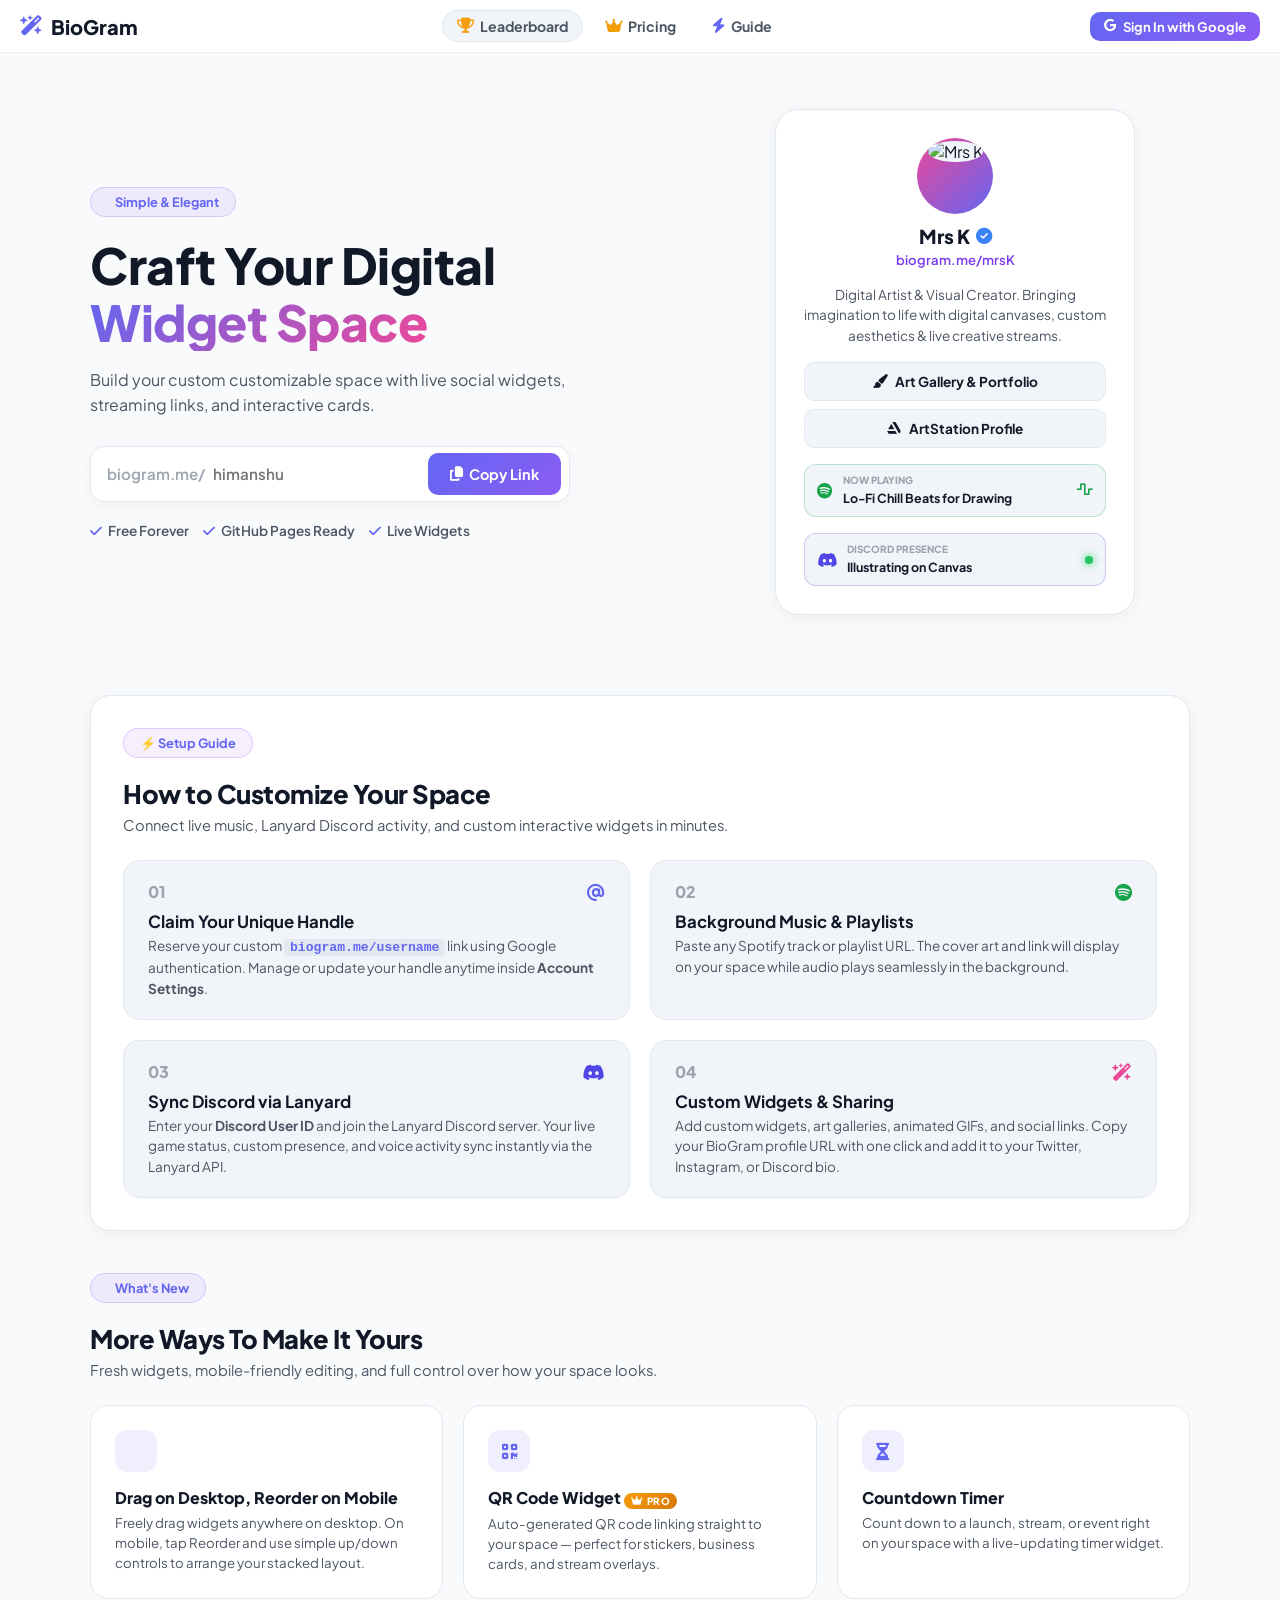
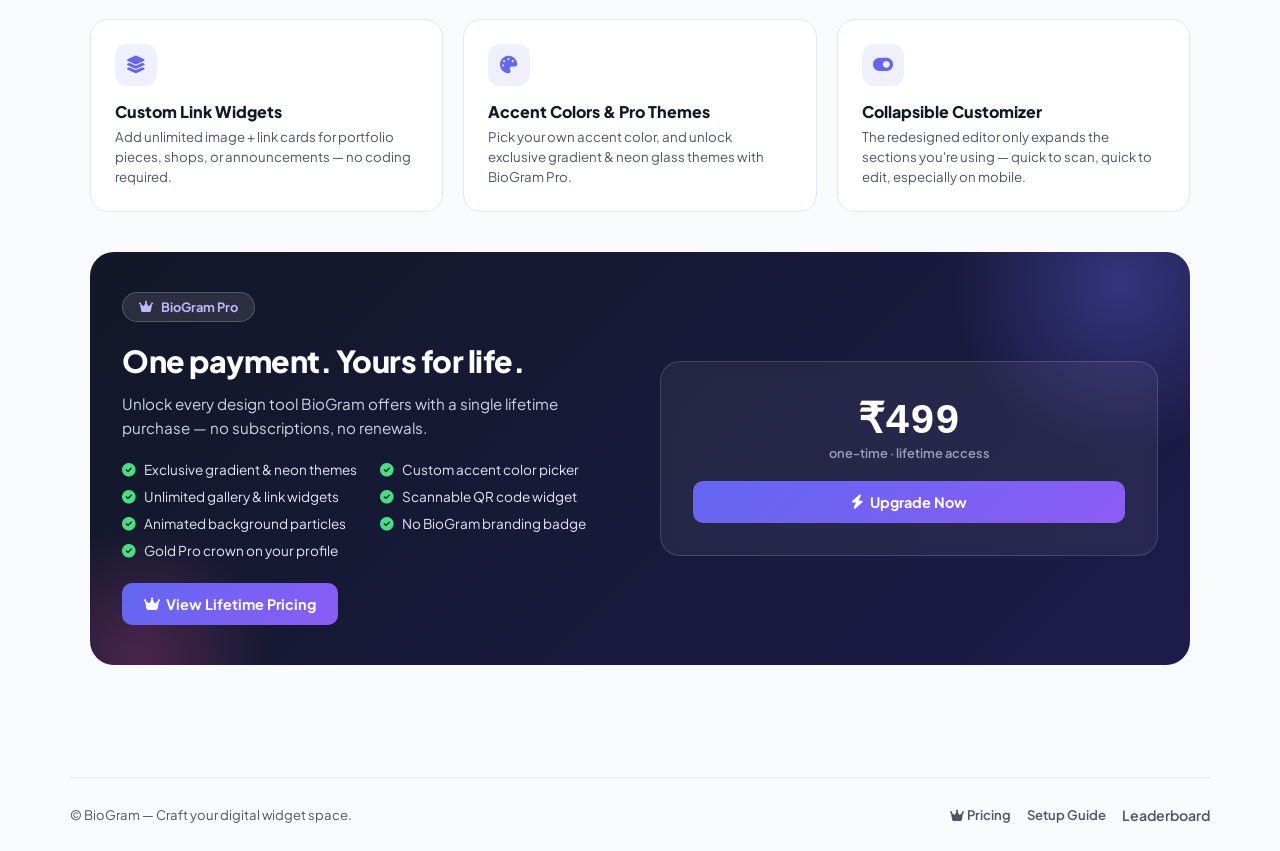
==== commit 3df1fad9: "biogran qr show" ====
--- a/index.html
+++ b/index.html
@@ -3,6 +3,9 @@
 <head>
   <meta charset="UTF-8">
   <meta name="viewport" content="width=device-width, initial-scale=1.0">
+  <meta http-equiv="Cache-Control" content="no-cache, no-store, must-revalidate">
+  <meta http-equiv="Pragma" content="no-cache">
+  <meta http-equiv="Expires" content="0">
   <title>BioGram — Custom Widget Spaces</title>
 
   <!-- Google Fonts -->
@@ -14,7 +17,7 @@
   <link rel="stylesheet" href="https://cdnjs.cloudflare.com/ajax/libs/font-awesome/6.5.1/css/all.min.css">
 
   <!-- Main Stylesheet -->
-  <link rel="stylesheet" href="css/styles.css">
+  <link rel="stylesheet" href="css/styles.css?v=20260813a">
 </head>
 <body class="light-theme">
 
@@ -214,7 +217,7 @@
         </div>
         <div class="feature-tile">
           <div class="feature-icon"><i class="fa-solid fa-qrcode"></i></div>
-          <h4>QR Code Widget</h4>
+          <h4>QR Code Widget <span class="pro-lock-chip"><i class="fa-solid fa-crown"></i> Pro</span></h4>
           <p>Auto-generated QR code linking straight to your space — perfect for stickers, business cards, and stream overlays.</p>
         </div>
         <div class="feature-tile">
@@ -251,6 +254,7 @@
             <span><i class="fa-solid fa-circle-check"></i> Exclusive gradient & neon themes</span>
             <span><i class="fa-solid fa-circle-check"></i> Custom accent color picker</span>
             <span><i class="fa-solid fa-circle-check"></i> Unlimited gallery & link widgets</span>
+            <span><i class="fa-solid fa-circle-check"></i> Scannable QR code widget</span>
             <span><i class="fa-solid fa-circle-check"></i> Animated background particles</span>
             <span><i class="fa-solid fa-circle-check"></i> No BioGram branding badge</span>
             <span><i class="fa-solid fa-circle-check"></i> Gold Pro crown on your profile</span>
@@ -357,7 +361,7 @@
   </div>
 
   <!-- MODULE JAVASCRIPT -->
-  <script type="module" src="js/app.js"></script>
+  <script type="module" src="js/app.js?v=20260813a"></script>
   <script type="module">
     import { bindMembershipTriggers, getSystemConfig } from "./js/membership.js";
     document.addEventListener("DOMContentLoaded", async () => {
@@ -370,7 +374,7 @@
       const priceTag = document.getElementById("landing-price-tag");
       if (priceTag) {
         const cfg = await getSystemConfig();
-        priceTag.textContent = `₹${(Number(cfg.membershipPriceINR) || 499).toLocaleString('en-IN')}`;
+        priceTag.textContent = `₹${(Number(cfg.membershipPriceINR) || 100).toLocaleString('en-IN')}`;
       }
     });
   </script>
--- a/css/styles.css
+++ b/css/styles.css
@@ -1610,6 +1610,7 @@
   width: 200px;
   text-align: center;
   padding: 16px;
+  cursor: pointer;
 }
 
 #qr-card-widget img {
@@ -1621,6 +1622,68 @@
   margin-top: 6px;
 }
 
+.qr-tap-hint {
+  font-size: 0.62rem;
+  opacity: 0.7;
+  margin-top: 6px;
+  text-transform: uppercase;
+  letter-spacing: 0.4px;
+  font-weight: 700;
+}
+
+.qr-fullscreen-overlay {
+  position: fixed;
+  inset: 0;
+  z-index: 65000;
+  background: rgba(5, 5, 10, 0.88);
+  backdrop-filter: blur(14px);
+  -webkit-backdrop-filter: blur(14px);
+  display: flex;
+  align-items: center;
+  justify-content: center;
+  padding: 24px;
+}
+
+.qr-fullscreen-overlay.hidden { display: none !important; }
+
+.qr-fullscreen-card {
+  background: #ffffff;
+  border-radius: 24px;
+  padding: 28px;
+  text-align: center;
+  max-width: 400px;
+  width: 100%;
+  box-shadow: 0 30px 80px rgba(0,0,0,0.5);
+}
+
+.qr-fullscreen-card img {
+  width: 100%;
+  max-width: 320px;
+  border-radius: 16px;
+}
+
+.qr-fullscreen-card p {
+  margin: 16px 0 0;
+  color: #334155;
+  font-weight: 700;
+  font-size: 0.9rem;
+}
+
+.qr-fullscreen-close {
+  position: absolute;
+  top: 22px;
+  right: 22px;
+  width: 42px;
+  height: 42px;
+  border-radius: 50%;
+  border: none;
+  background: rgba(255,255,255,0.15);
+  color: #fff;
+  font-size: 1.5rem;
+  line-height: 1;
+  cursor: pointer;
+}
+
 #countdown-card-widget {
   width: 300px;
   text-align: center;
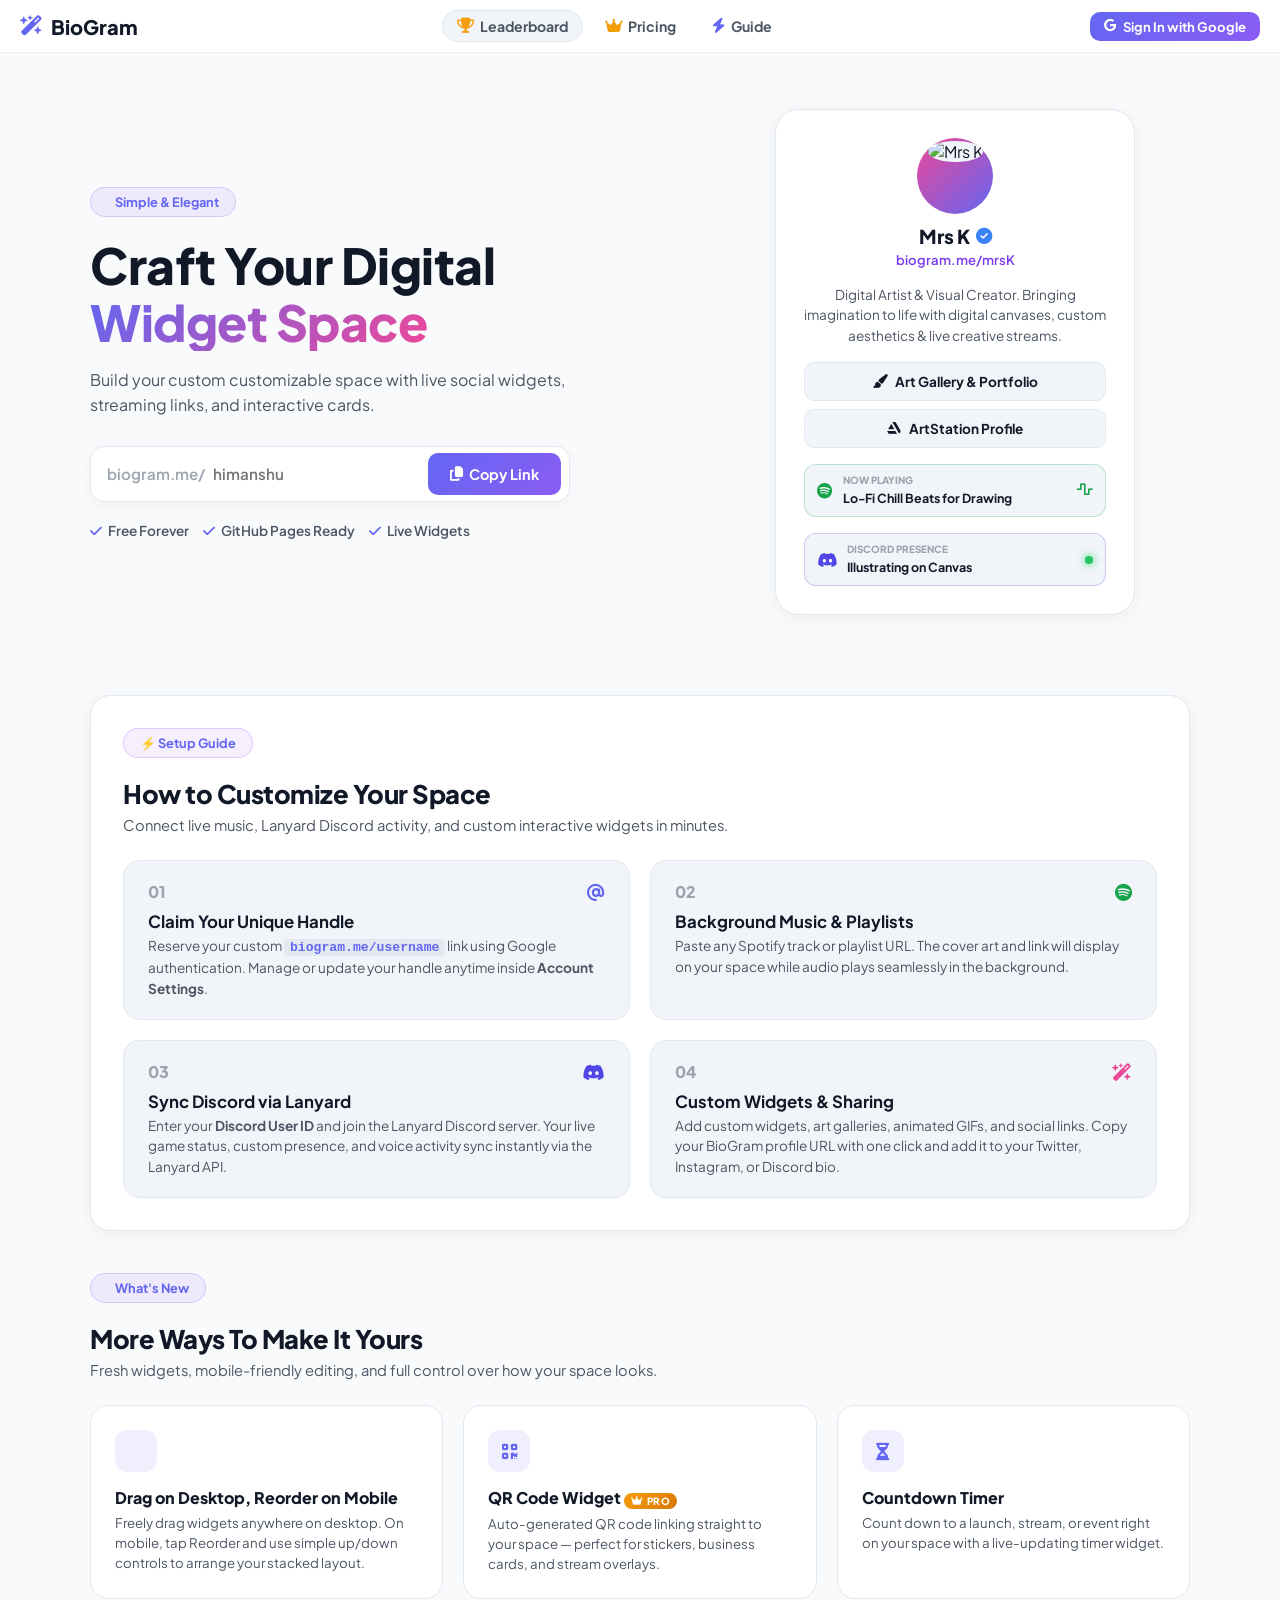
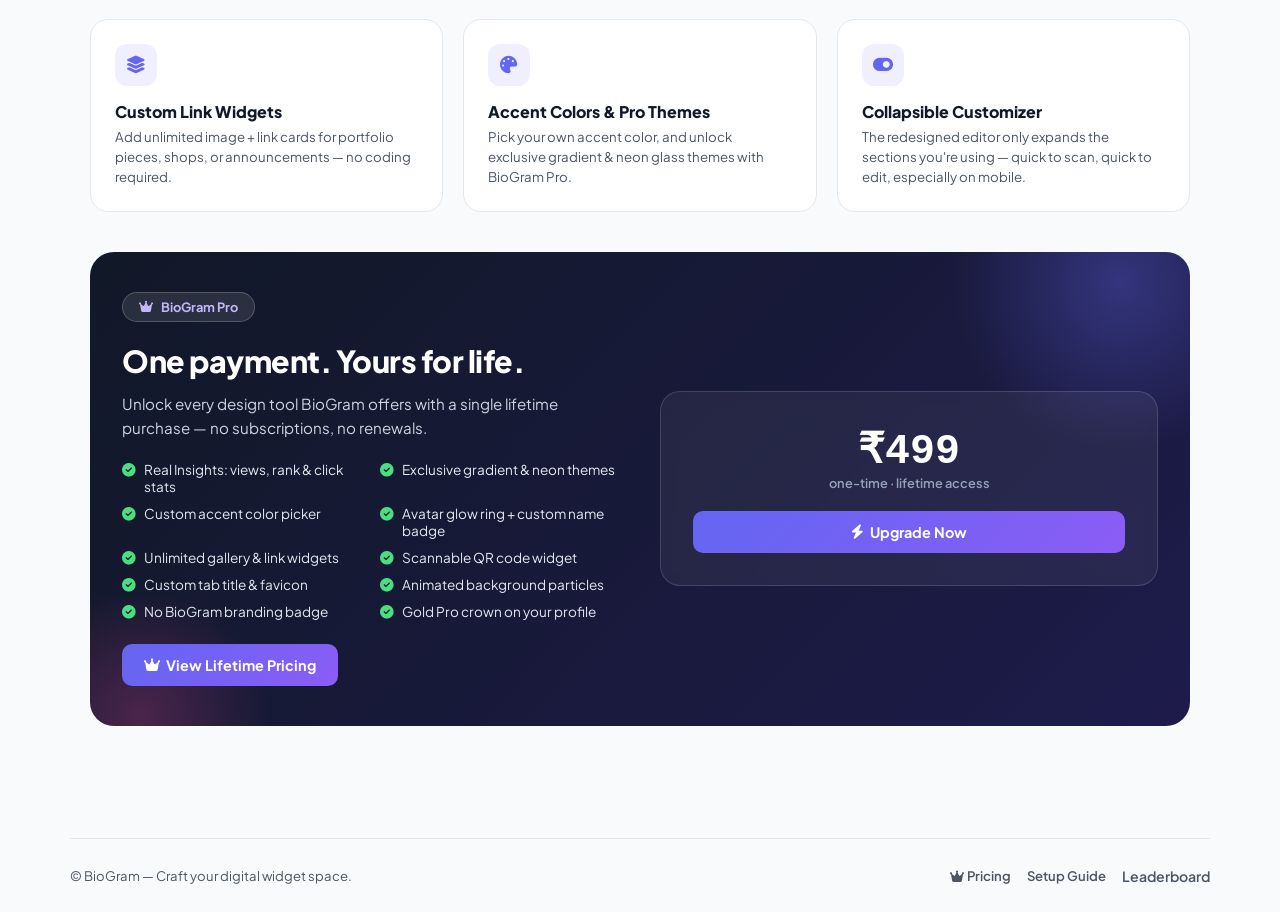
==== commit 6ed719b9: "Add files via upload" ====
--- a/index.html
+++ b/index.html
@@ -17,7 +17,7 @@
   <link rel="stylesheet" href="https://cdnjs.cloudflare.com/ajax/libs/font-awesome/6.5.1/css/all.min.css">
 
   <!-- Main Stylesheet -->
-  <link rel="stylesheet" href="css/styles.css?v=20260813a">
+  <link rel="stylesheet" href="css/styles.css?v=20260815a">
 </head>
 <body class="light-theme">
 
@@ -251,10 +251,13 @@
           <h2>One payment. Yours for life.</h2>
           <p>Unlock every design tool BioGram offers with a single lifetime purchase — no subscriptions, no renewals.</p>
           <div class="pricing-feature-grid">
+            <span><i class="fa-solid fa-circle-check"></i> Real Insights: views, rank & click stats</span>
             <span><i class="fa-solid fa-circle-check"></i> Exclusive gradient & neon themes</span>
             <span><i class="fa-solid fa-circle-check"></i> Custom accent color picker</span>
+            <span><i class="fa-solid fa-circle-check"></i> Avatar glow ring + custom name badge</span>
             <span><i class="fa-solid fa-circle-check"></i> Unlimited gallery & link widgets</span>
             <span><i class="fa-solid fa-circle-check"></i> Scannable QR code widget</span>
+            <span><i class="fa-solid fa-circle-check"></i> Custom tab title & favicon</span>
             <span><i class="fa-solid fa-circle-check"></i> Animated background particles</span>
             <span><i class="fa-solid fa-circle-check"></i> No BioGram branding badge</span>
             <span><i class="fa-solid fa-circle-check"></i> Gold Pro crown on your profile</span>
@@ -361,7 +364,7 @@
   </div>
 
   <!-- MODULE JAVASCRIPT -->
-  <script type="module" src="js/app.js?v=20260813a"></script>
+  <script type="module" src="js/app.js?v=20260815a"></script>
   <script type="module">
     import { bindMembershipTriggers, getSystemConfig } from "./js/membership.js";
     document.addEventListener("DOMContentLoaded", async () => {
@@ -374,7 +377,7 @@
       const priceTag = document.getElementById("landing-price-tag");
       if (priceTag) {
         const cfg = await getSystemConfig();
-        priceTag.textContent = `₹${(Number(cfg.membershipPriceINR) || 100).toLocaleString('en-IN')}`;
+        priceTag.textContent = `₹${(Number(cfg.membershipPriceINR) || 499).toLocaleString('en-IN')}`;
       }
     });
   </script>
--- a/css/styles.css
+++ b/css/styles.css
@@ -1746,6 +1746,147 @@
 }
 
 /* ==========================================================================
+   15. BIOGRAM PRO: INSIGHTS PANEL
+   ========================================================================== */
+.insights-overlay {
+  position: fixed;
+  inset: 0;
+  z-index: 62000;
+  background: rgba(10,10,20,0.75);
+  backdrop-filter: blur(10px);
+  -webkit-backdrop-filter: blur(10px);
+  display: flex;
+  align-items: center;
+  justify-content: center;
+  padding: 1rem;
+}
+.insights-overlay.hidden { display: none !important; }
+
+.insights-card {
+  background: var(--bg-card, #fff);
+  color: var(--text-main, #111827);
+  width: 100%;
+  max-width: 420px;
+  border-radius: 22px;
+  padding: 24px;
+  position: relative;
+  max-height: 85vh;
+  overflow-y: auto;
+  box-shadow: 0 30px 80px rgba(0,0,0,0.4);
+}
+
+.insights-card h3 {
+  margin: 0 0 16px;
+  font-size: 1.1rem;
+  font-weight: 800;
+  display: flex;
+  align-items: center;
+  gap: 8px;
+}
+
+.insights-card h4 {
+  margin: 18px 0 10px;
+  font-size: 0.82rem;
+  font-weight: 800;
+  text-transform: uppercase;
+  letter-spacing: 0.4px;
+  color: var(--text-muted, #6b7280);
+}
+
+.insights-close {
+  position: absolute;
+  top: 16px;
+  right: 16px;
+  background: none;
+  border: none;
+  font-size: 1.4rem;
+  cursor: pointer;
+  color: var(--text-muted, #6b7280);
+}
+
+.insights-stat-grid {
+  display: grid;
+  grid-template-columns: repeat(3, 1fr);
+  gap: 10px;
+}
+
+.insights-stat {
+  background: rgba(99,102,241,0.08);
+  border-radius: 14px;
+  padding: 14px 8px;
+  text-align: center;
+}
+
+.insights-stat span {
+  display: block;
+  font-family: 'JetBrains Mono', monospace;
+  font-size: 1.4rem;
+  font-weight: 800;
+  color: #6366f1;
+}
+
+.insights-stat label {
+  font-size: 0.66rem;
+  font-weight: 700;
+  text-transform: uppercase;
+  color: var(--text-muted, #6b7280);
+}
+
+.insights-click-list {
+  display: flex;
+  flex-direction: column;
+  gap: 6px;
+}
+
+.insights-click-row {
+  display: flex;
+  justify-content: space-between;
+  align-items: center;
+  padding: 8px 10px;
+  background: rgba(0,0,0,0.03);
+  border-radius: 10px;
+  font-size: 0.82rem;
+}
+
+.insights-empty-note {
+  font-size: 0.8rem;
+  color: var(--text-muted, #6b7280);
+  text-align: center;
+  padding: 8px 0;
+}
+
+/* ==========================================================================
+   16. BIOGRAM PRO: AVATAR GLOW + CUSTOM NAME BADGE
+   ========================================================================== */
+@keyframes avatarProPulse {
+  0%, 100% { box-shadow: 0 0 0 3px rgba(245, 158, 11, 0.9), 0 0 18px 4px rgba(245, 158, 11, 0.35); }
+  50%      { box-shadow: 0 0 0 3px rgba(245, 158, 11, 0.9), 0 0 28px 9px rgba(245, 158, 11, 0.55); }
+}
+
+.avatar-pro-glow {
+  border-radius: 50%;
+  animation: avatarProPulse 2.6s ease-in-out infinite;
+}
+
+@media (prefers-reduced-motion: reduce) {
+  .avatar-pro-glow { animation: none; box-shadow: 0 0 0 3px rgba(245, 158, 11, 0.9); }
+}
+
+.custom-name-badge {
+  display: inline-flex;
+  align-items: center;
+  vertical-align: middle;
+  margin-left: 6px;
+  background: linear-gradient(135deg, #6366f1, #8b5cf6);
+  color: #fff;
+  font-size: 0.65rem;
+  font-weight: 800;
+  padding: 3px 9px;
+  border-radius: 20px;
+  white-space: nowrap;
+}
+
+/* ==========================================================================
    14. MOBILE FINE-TUNING FOR NEW UI
    ========================================================================== */
 @media (max-width: 900px) {
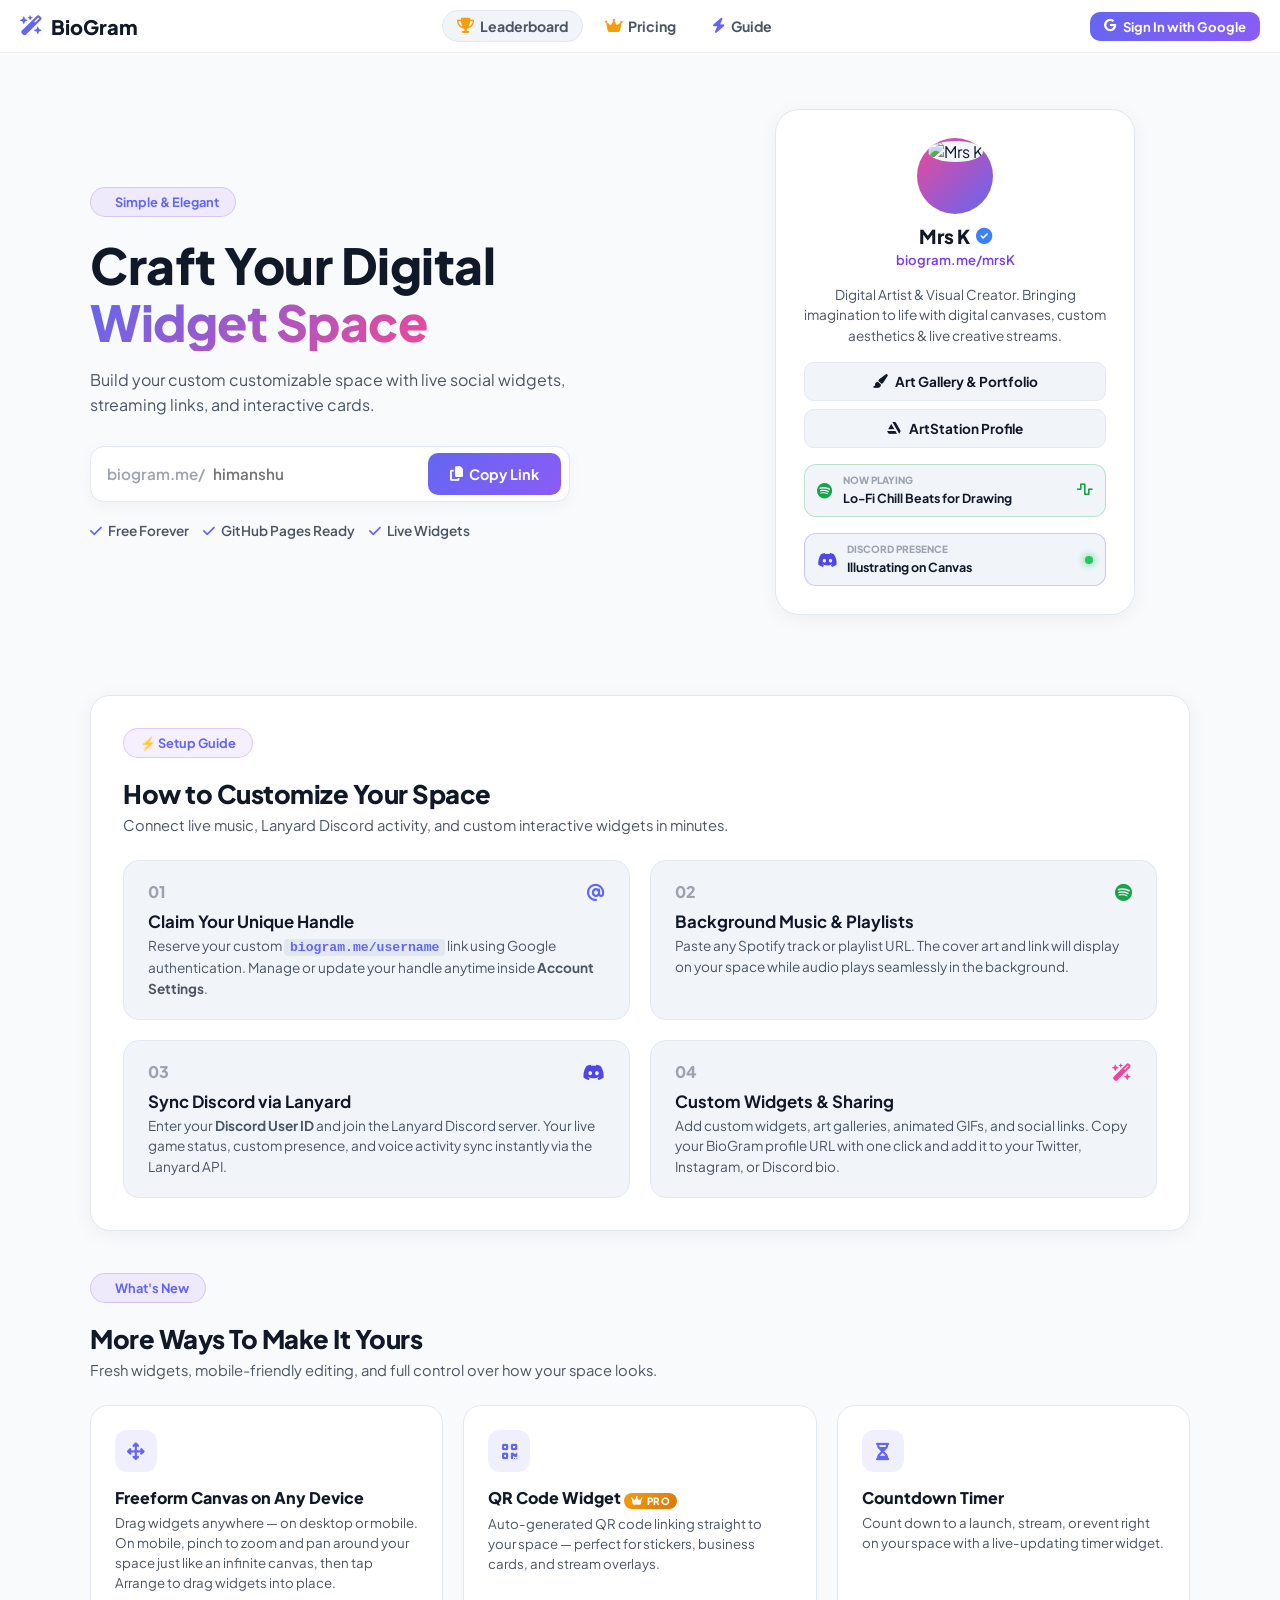
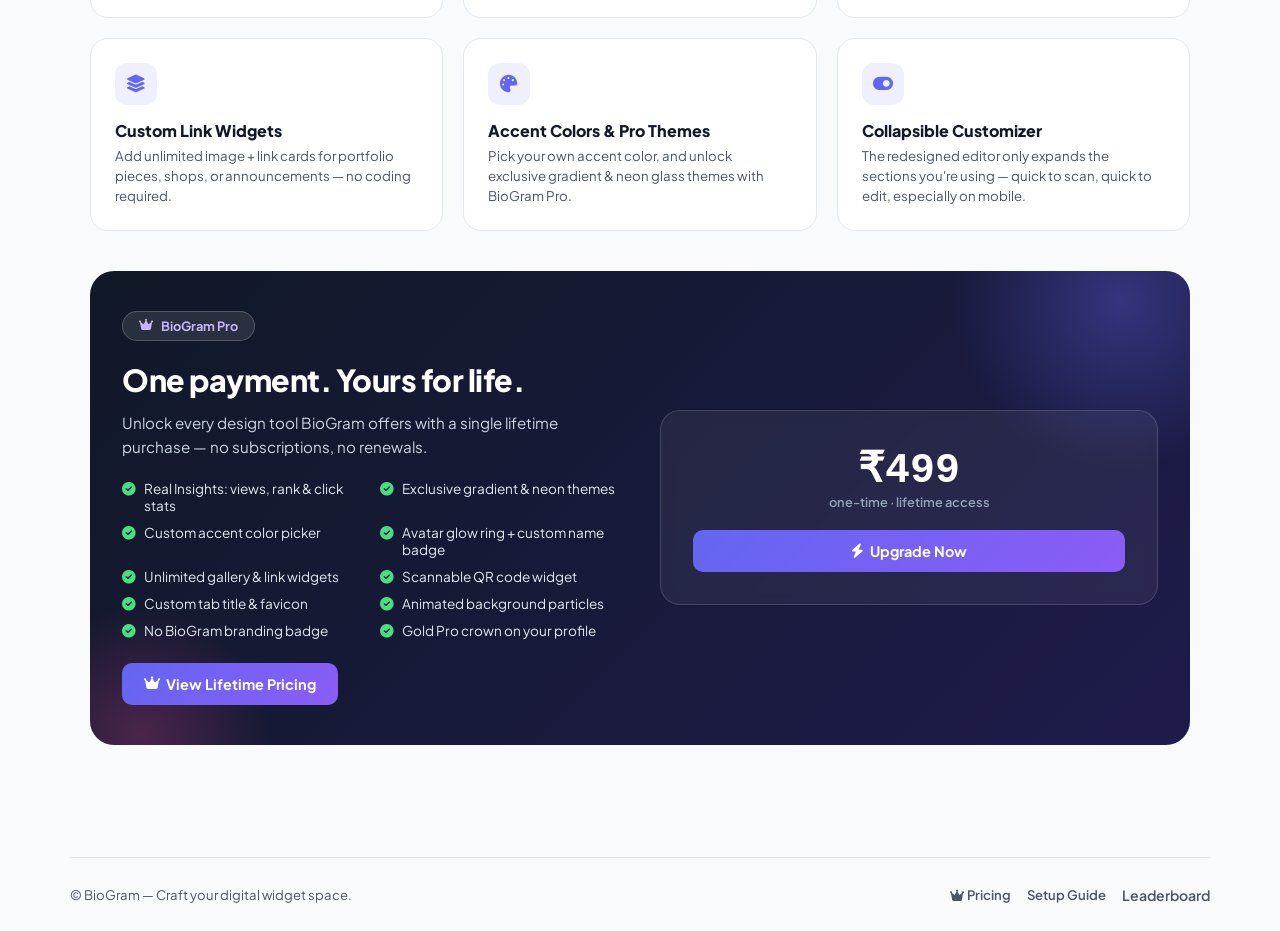
==== commit 91f25f0b: "Reworked Version" ====
--- a/index.html
+++ b/index.html
@@ -17,7 +17,7 @@
   <link rel="stylesheet" href="https://cdnjs.cloudflare.com/ajax/libs/font-awesome/6.5.1/css/all.min.css">
 
   <!-- Main Stylesheet -->
-  <link rel="stylesheet" href="css/styles.css?v=20260815a">
+  <link rel="stylesheet" href="css/styles.css?v=20260816a">
 </head>
 <body class="light-theme">
 
@@ -211,9 +211,9 @@
 
       <div class="features-grid">
         <div class="feature-tile">
-          <div class="feature-icon"><i class="fa-solid fa-arrow-up-down"></i></div>
-          <h4>Drag on Desktop, Reorder on Mobile</h4>
-          <p>Freely drag widgets anywhere on desktop. On mobile, tap Reorder and use simple up/down controls to arrange your stacked layout.</p>
+          <div class="feature-icon"><i class="fa-solid fa-arrows-up-down-left-right"></i></div>
+          <h4>Freeform Canvas on Any Device</h4>
+          <p>Drag widgets anywhere — on desktop or mobile. On mobile, pinch to zoom and pan around your space just like an infinite canvas, then tap Arrange to drag widgets into place.</p>
         </div>
         <div class="feature-tile">
           <div class="feature-icon"><i class="fa-solid fa-qrcode"></i></div>
@@ -364,7 +364,7 @@
   </div>
 
   <!-- MODULE JAVASCRIPT -->
-  <script type="module" src="js/app.js?v=20260815a"></script>
+  <script type="module" src="js/app.js?v=20260816a"></script>
   <script type="module">
     import { bindMembershipTriggers, getSystemConfig } from "./js/membership.js";
     document.addEventListener("DOMContentLoaded", async () => {
--- a/css/styles.css
+++ b/css/styles.css
@@ -1556,52 +1556,10 @@
 }
 
 /* ==========================================================================
-   12. MOBILE WIDGET REORDER CONTROLS
+   12. MOBILE FREEFORM CANVAS: drag-to-arrange + pinch-zoom
+   (structural rules for the canvas viewport live in profile.html's own
+   media query, alongside the rest of the mobile-only layout logic)
    ========================================================================== */
-.widget-reorder-controls {
-  display: none;
-  position: absolute;
-  top: 10px;
-  right: 10px;
-  z-index: 60;
-  flex-direction: column;
-  gap: 4px;
-  background: rgba(15,23,42,0.55);
-  border-radius: 10px;
-  padding: 4px;
-  backdrop-filter: blur(6px);
-}
-
-.reorder-mode-active .widget-reorder-controls {
-  display: flex;
-}
-
-.reorder-move-btn {
-  width: 26px;
-  height: 26px;
-  border-radius: 6px;
-  border: none;
-  background: rgba(255,255,255,0.15);
-  color: #fff;
-  cursor: pointer;
-  display: flex;
-  align-items: center;
-  justify-content: center;
-  font-size: 0.75rem;
-}
-
-.reorder-move-btn:hover {
-  background: var(--primary-color, #6366f1);
-}
-
-.reorder-move-btn:disabled {
-  opacity: 0.3;
-  cursor: not-allowed;
-}
-
-.reorder-mode-active .glass-widget-card {
-  border: 2px dashed #f59e0b !important;
-}
 
 /* ==========================================================================
    13. NEW WIDGETS: QR / COUNTDOWN / CUSTOM LINK CARDS
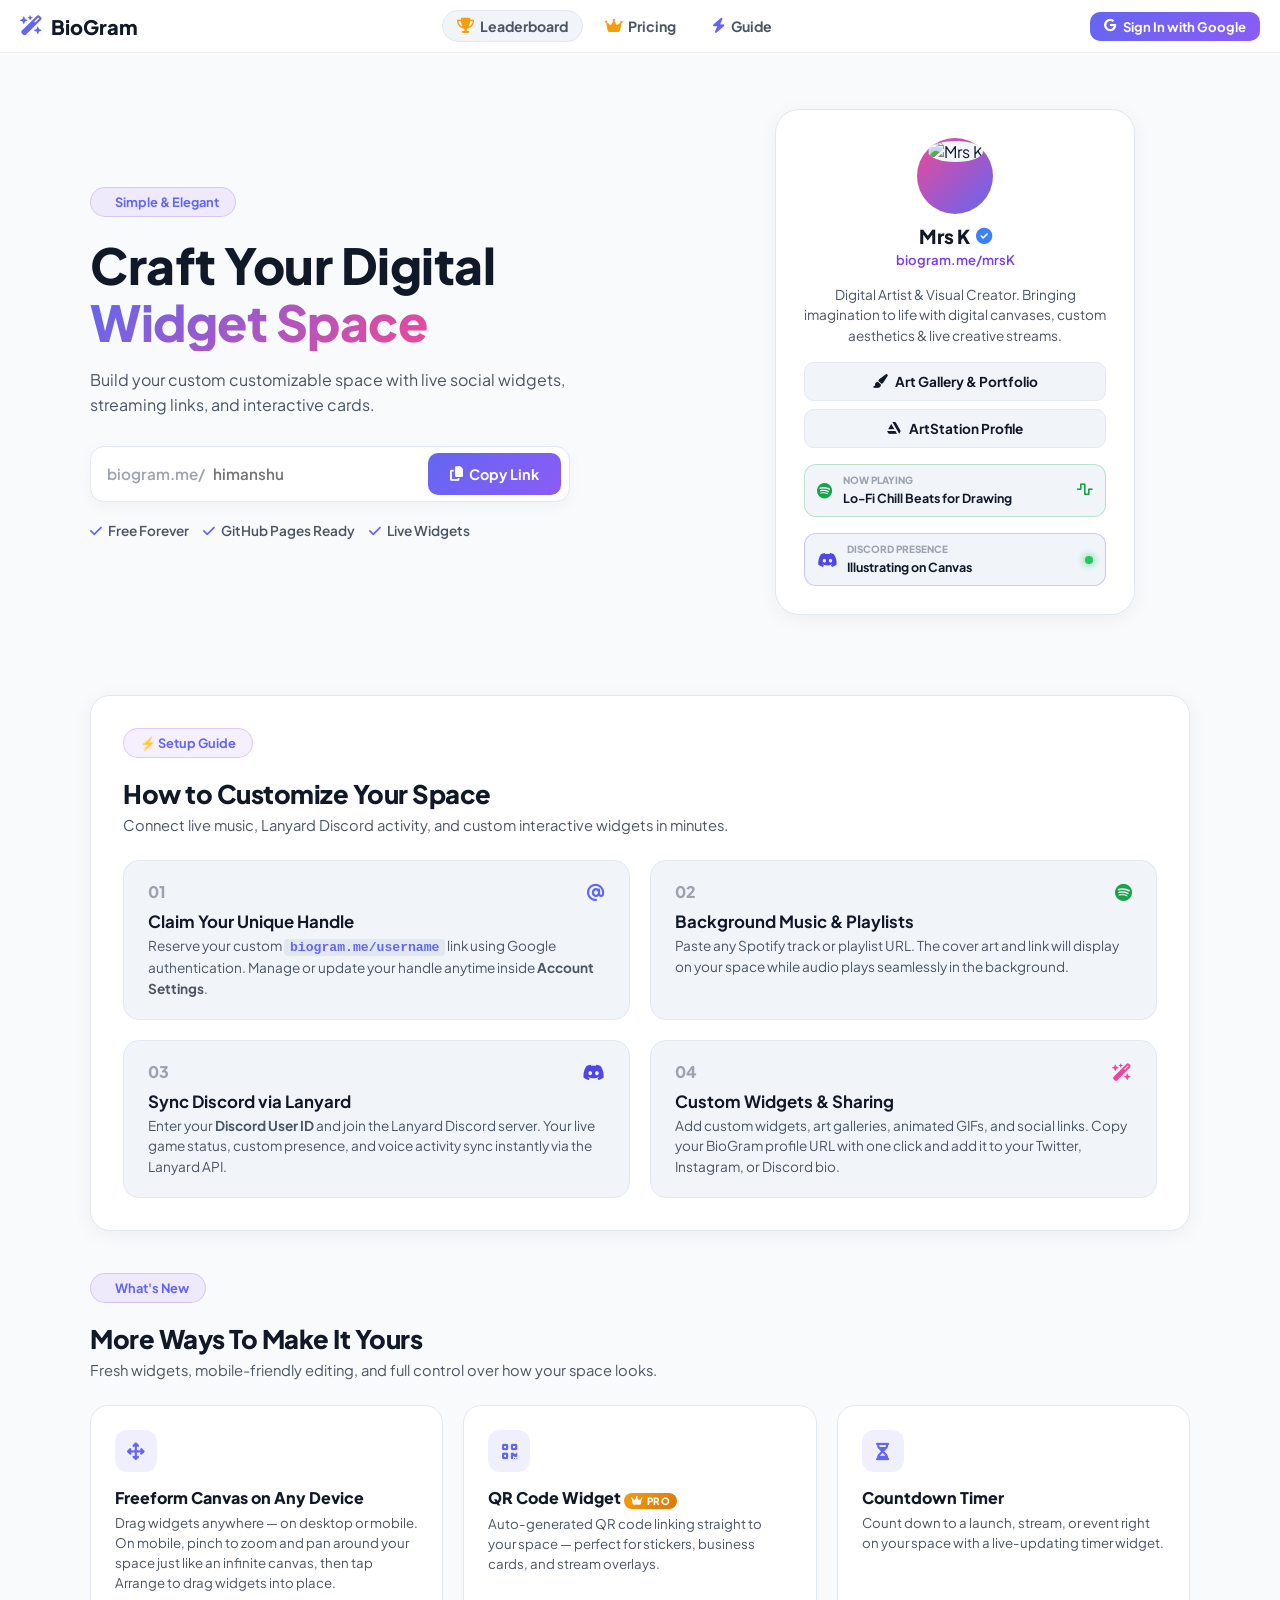
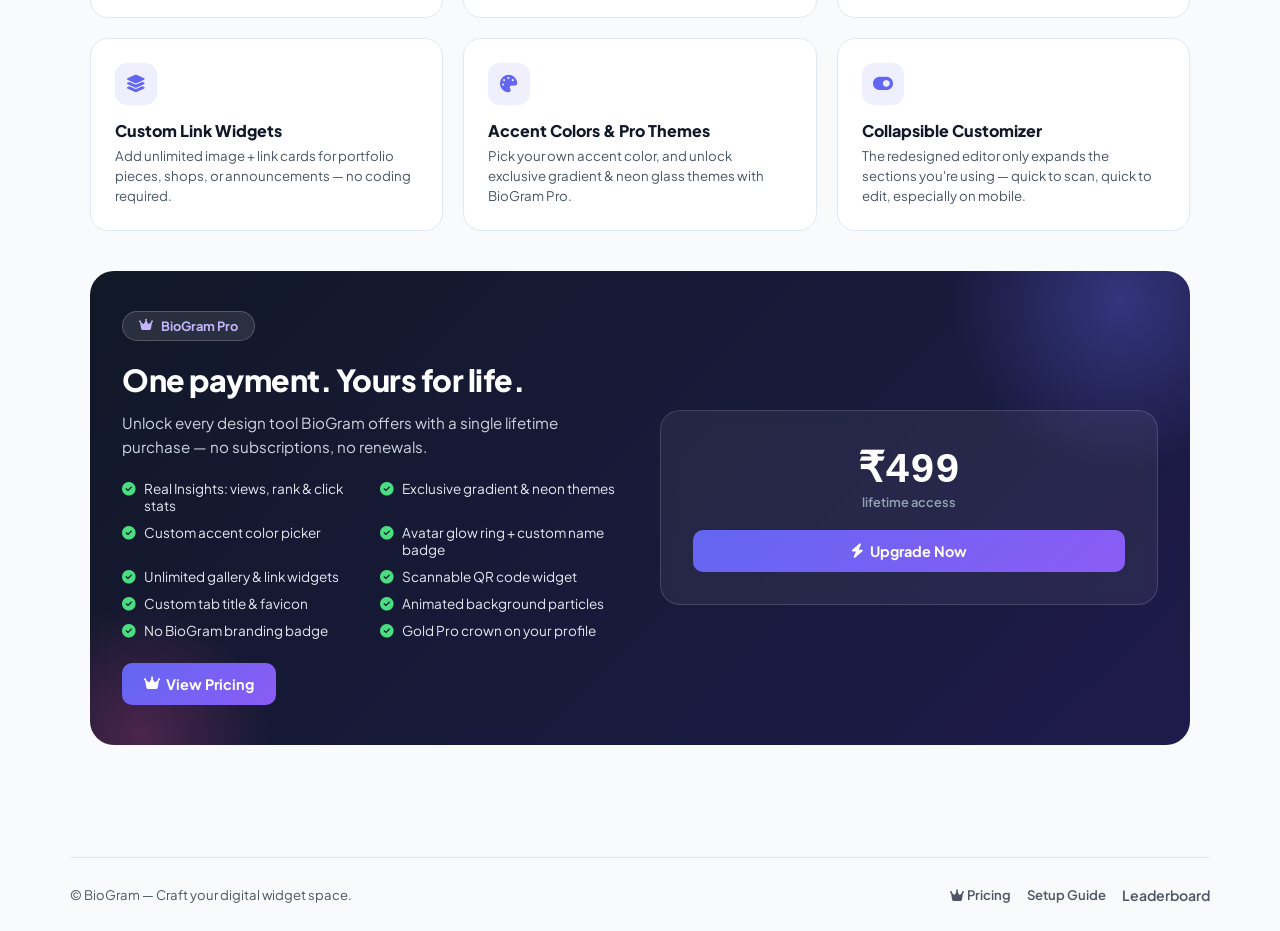
==== commit 71b9990c: "Add files via upload" ====
--- a/index.html
+++ b/index.html
@@ -17,7 +17,7 @@
   <link rel="stylesheet" href="https://cdnjs.cloudflare.com/ajax/libs/font-awesome/6.5.1/css/all.min.css">
 
   <!-- Main Stylesheet -->
-  <link rel="stylesheet" href="css/styles.css?v=20260816a">
+  <link rel="stylesheet" href="css/styles.css?v=20260817a">
 </head>
 <body class="light-theme">
 
@@ -263,12 +263,14 @@
             <span><i class="fa-solid fa-circle-check"></i> Gold Pro crown on your profile</span>
           </div>
           <button type="button" class="btn-claim" data-open-membership>
-            <i class="fa-solid fa-crown"></i> View Lifetime Pricing
+            <i class="fa-solid fa-crown"></i> View Pricing
           </button>
         </div>
         <div class="pricing-card">
-          <div class="price-tag" id="landing-price-tag">₹499</div>
-          <div class="price-caption">one-time · lifetime access</div>
+          <div id="landing-plans-list" class="landing-plans-list">
+            <div class="price-tag" id="landing-price-tag">₹499</div>
+            <div class="price-caption">lifetime access</div>
+          </div>
           <button type="button" class="btn-claim full-width" data-open-membership style="width:100%;">
             <i class="fa-solid fa-bolt"></i> Upgrade Now
           </button>
@@ -364,9 +366,9 @@
   </div>
 
   <!-- MODULE JAVASCRIPT -->
-  <script type="module" src="js/app.js?v=20260816a"></script>
+  <script type="module" src="js/app.js?v=20260817a"></script>
   <script type="module">
-    import { bindMembershipTriggers, getSystemConfig } from "./js/membership.js";
+    import { bindMembershipTriggers, getSystemConfig, parseMembershipPlans } from "./js/membership.js?v=20260817a";
     document.addEventListener("DOMContentLoaded", async () => {
       bindMembershipTriggers("[data-open-membership]");
       document.getElementById("open-leaderboard-btn-footer")?.addEventListener("click", () => {
@@ -374,10 +376,22 @@
       });
       const yearEl = document.getElementById("footer-year");
       if (yearEl) yearEl.textContent = new Date().getFullYear();
-      const priceTag = document.getElementById("landing-price-tag");
-      if (priceTag) {
+
+      const plansListEl = document.getElementById("landing-plans-list");
+      if (plansListEl) {
         const cfg = await getSystemConfig();
-        priceTag.textContent = `₹${(Number(cfg.membershipPriceINR) || 499).toLocaleString('en-IN')}`;
+        const plans = parseMembershipPlans(cfg.membershipPlansRaw);
+        const cheapest = plans.reduce((min, p) => p.priceINR < min.priceINR ? p : min, plans[0]);
+        const formatDuration = (days) => {
+          if (!days || days <= 0) return "lifetime access";
+          if (days % 365 === 0) return `${days / 365} year${days === 365 ? '' : 's'}`;
+          if (days % 30 === 0) return `${days / 30} month${days === 30 ? '' : 's'}`;
+          return `${days} days`;
+        };
+        plansListEl.innerHTML = `
+          <div class="price-tag">₹${cheapest.priceINR.toLocaleString('en-IN')}</div>
+          <div class="price-caption">${formatDuration(cheapest.durationDays)}${plans.length > 1 ? ` · ${plans.length} plans available` : ''}</div>
+        `;
       }
     });
   </script>
